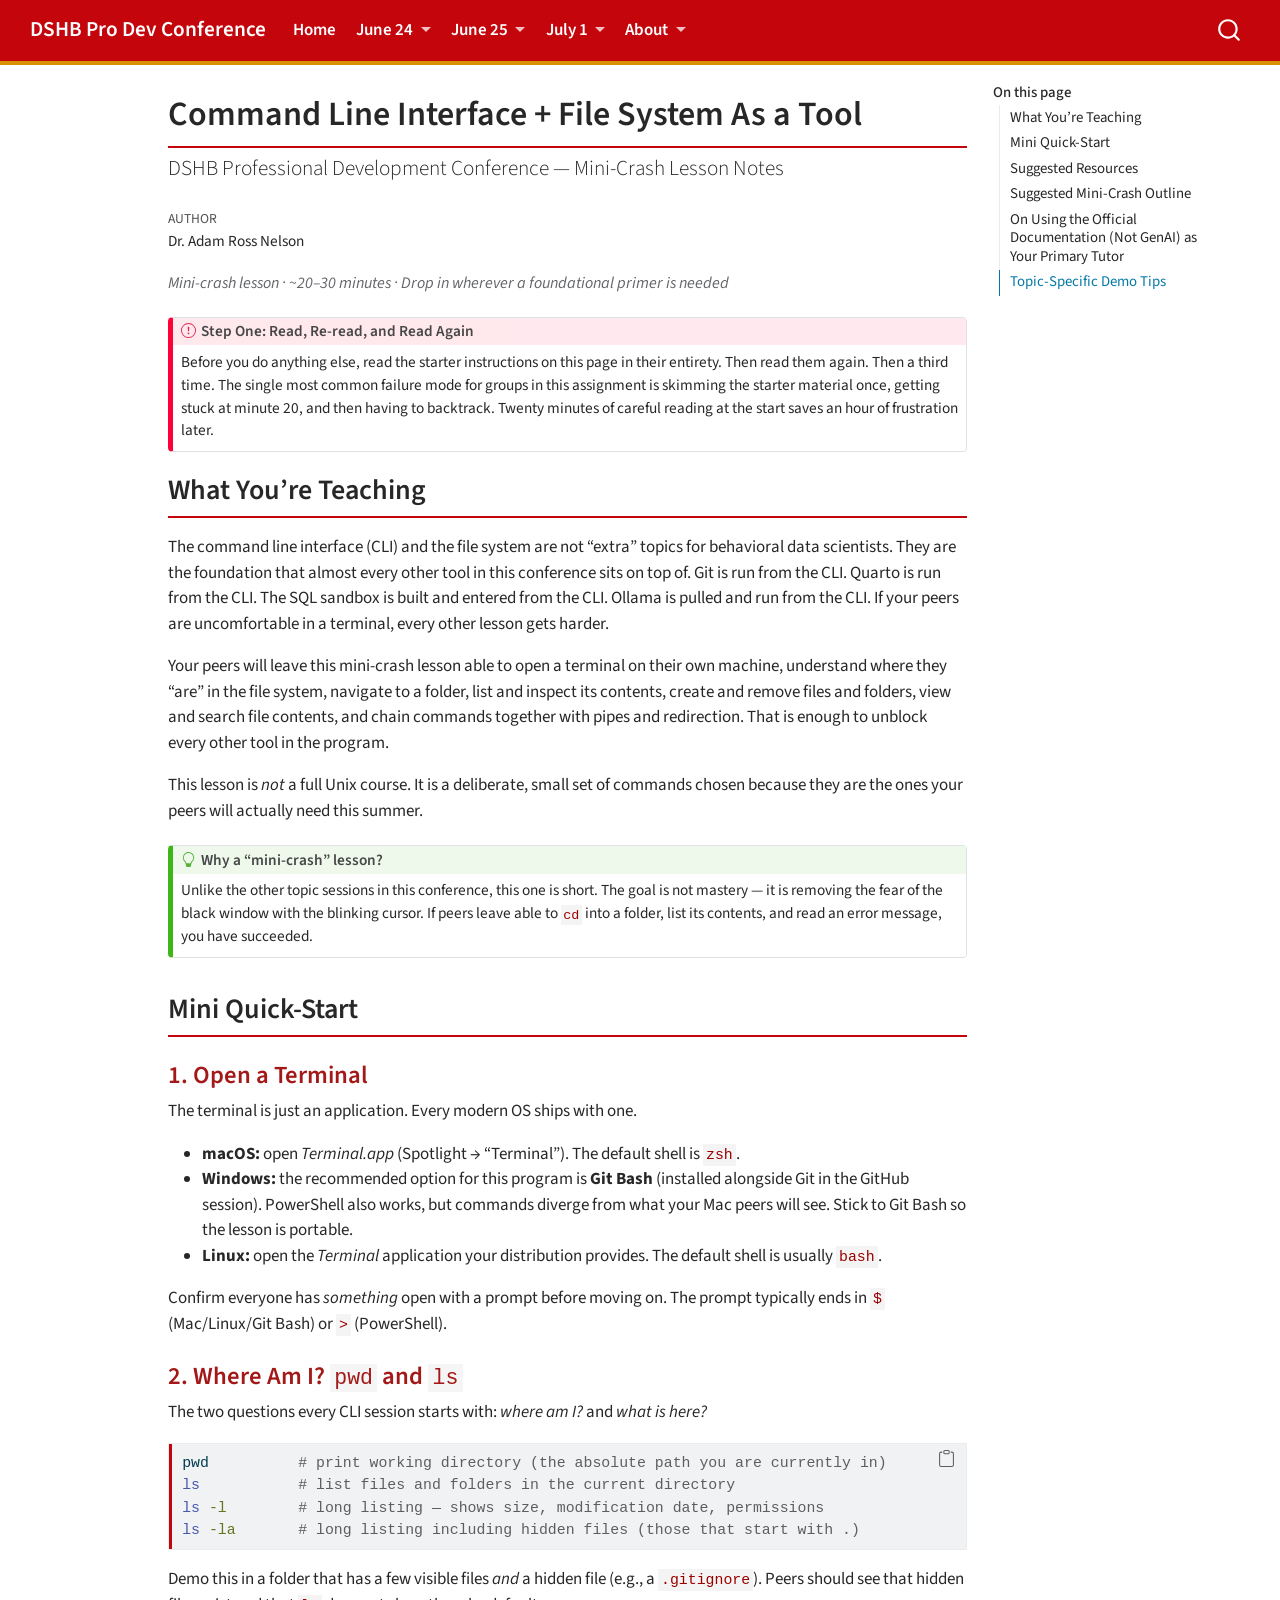
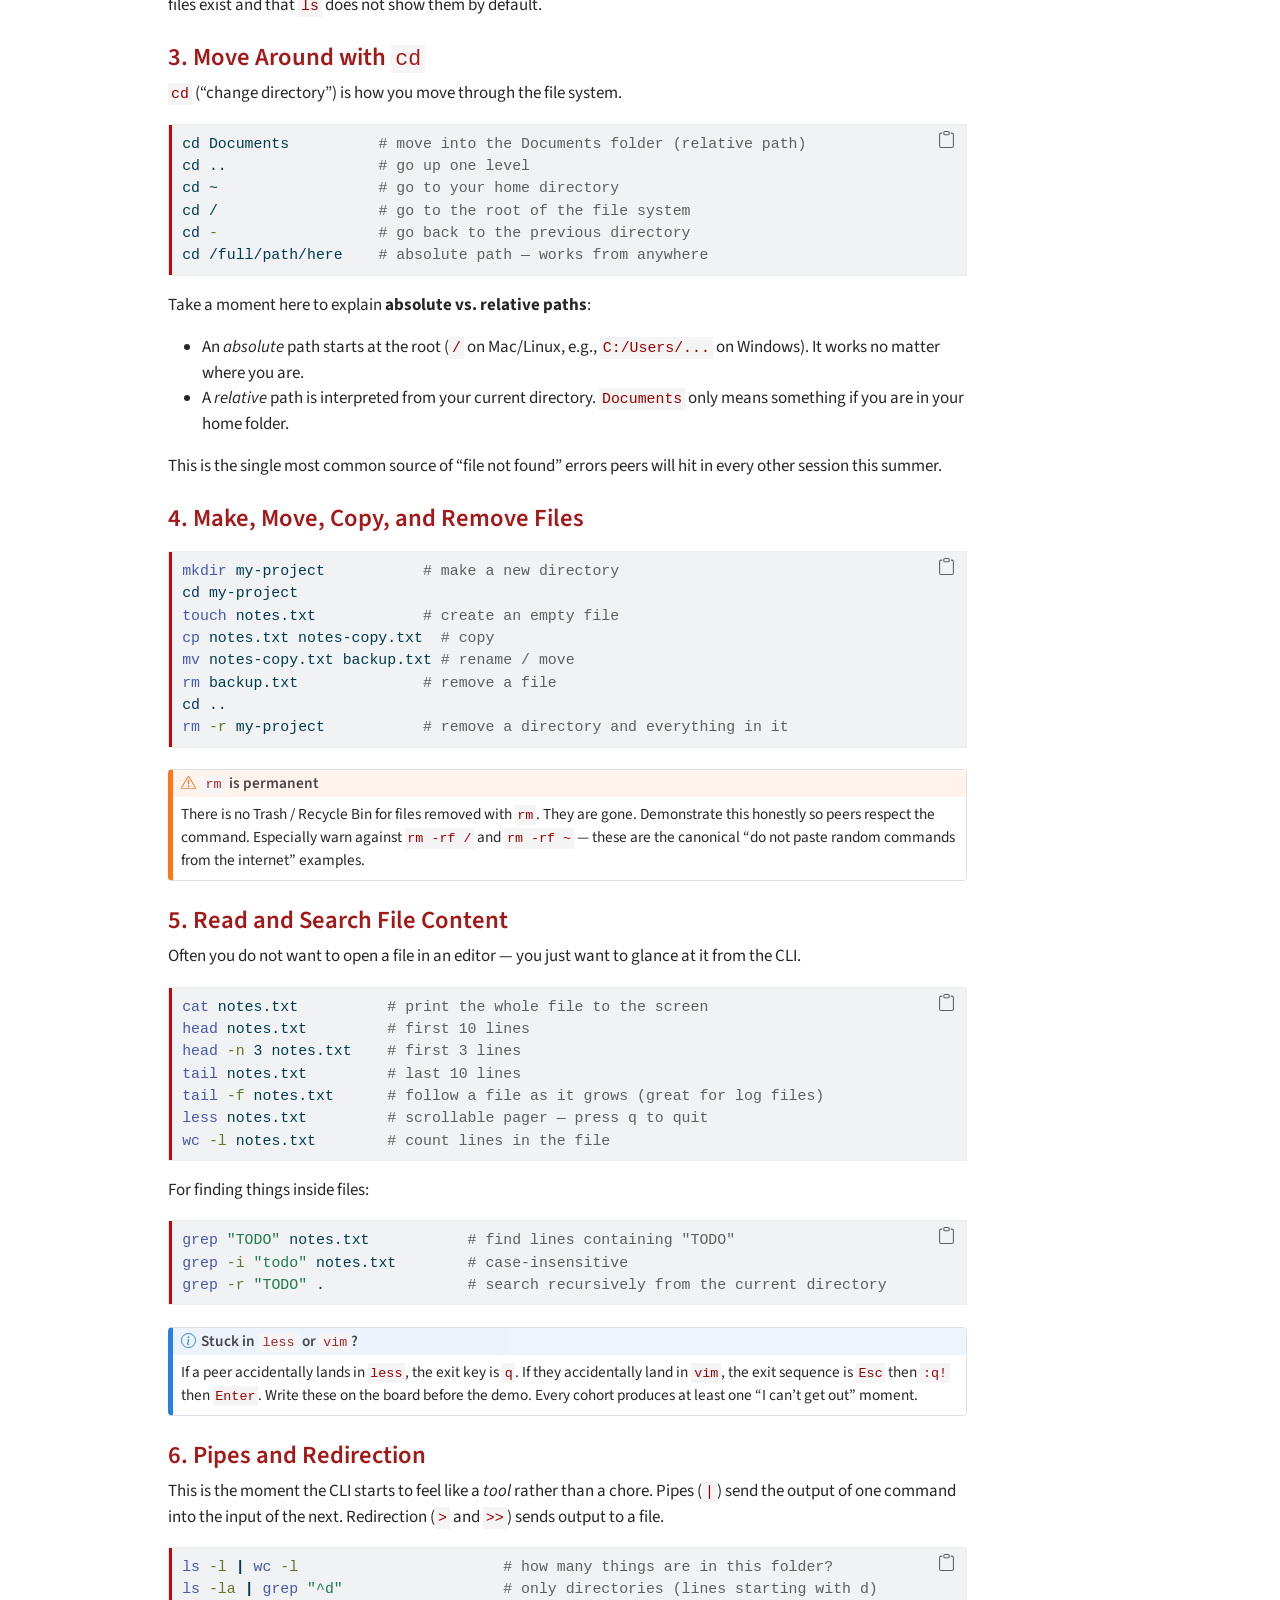
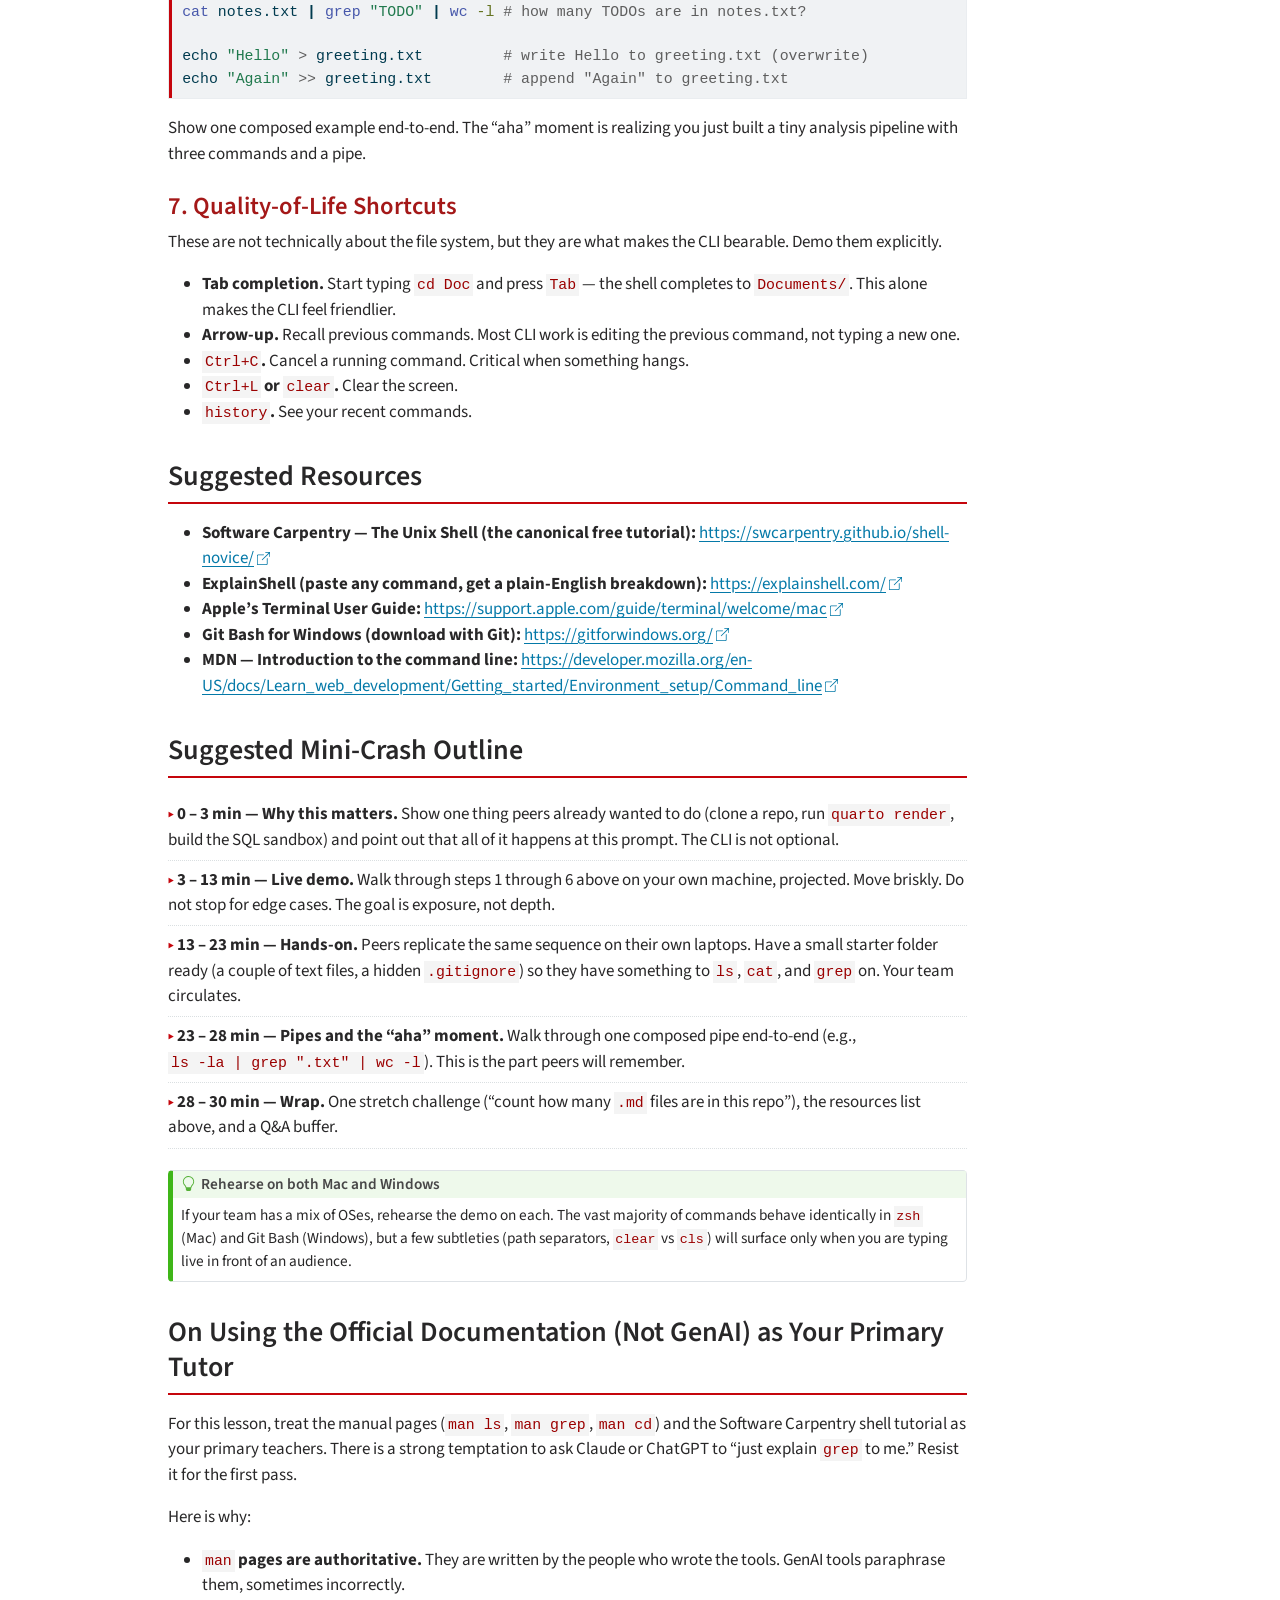
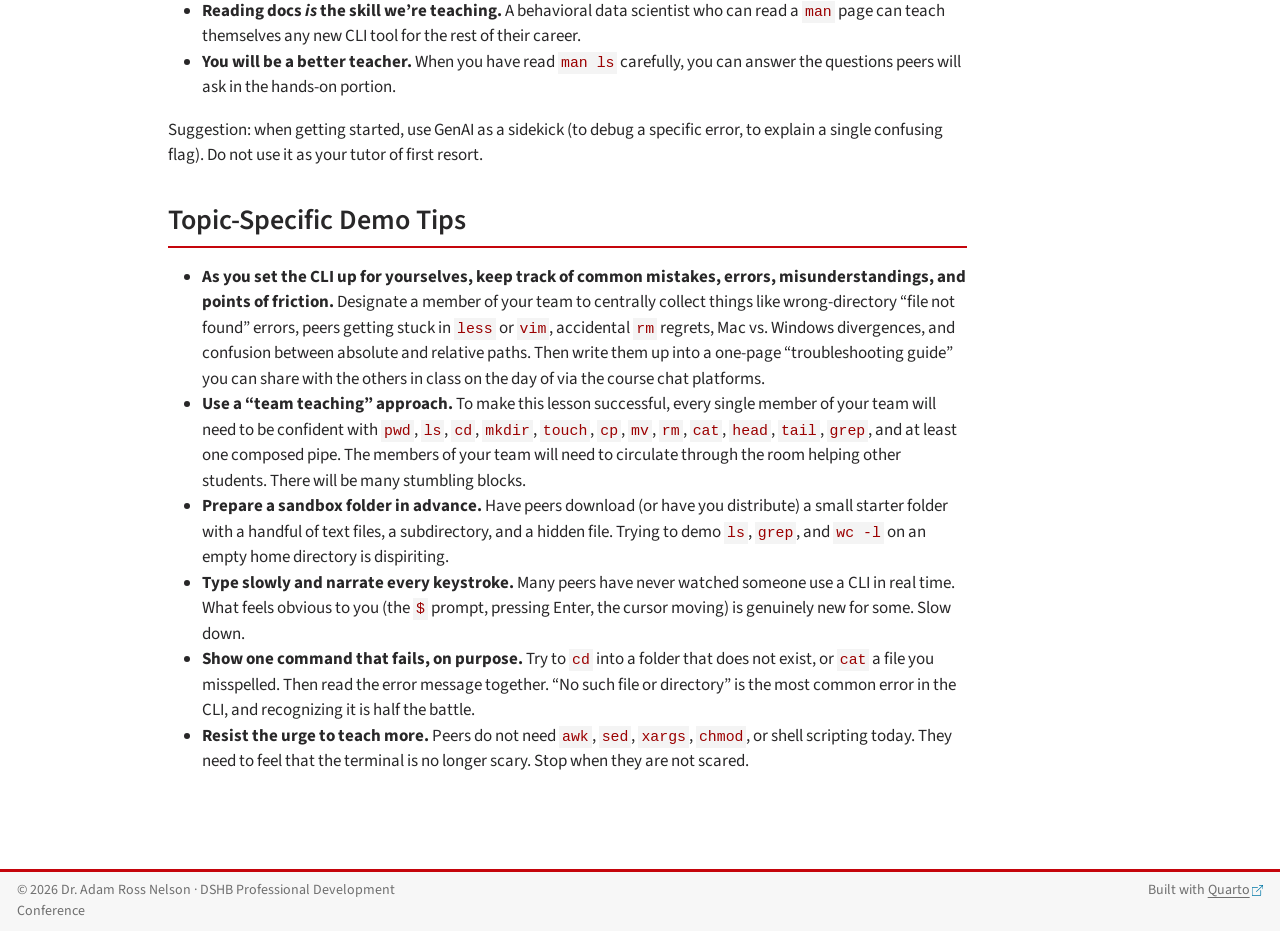
==== topics/cli.html @ 9e58dafc "Built site for gh-pages" ====
<!DOCTYPE html>
<html xmlns="http://www.w3.org/1999/xhtml" lang="en" xml:lang="en"><head>

<meta charset="utf-8">
<meta name="generator" content="quarto-1.6.39">

<meta name="viewport" content="width=device-width, initial-scale=1.0, user-scalable=yes">

<meta name="author" content="Dr.&nbsp;Adam Ross Nelson">

<title>Command Line Interface + File System As a Tool – DSHB Pro Dev Conference</title>
<style>
code{white-space: pre-wrap;}
span.smallcaps{font-variant: small-caps;}
div.columns{display: flex; gap: min(4vw, 1.5em);}
div.column{flex: auto; overflow-x: auto;}
div.hanging-indent{margin-left: 1.5em; text-indent: -1.5em;}
ul.task-list{list-style: none;}
ul.task-list li input[type="checkbox"] {
  width: 0.8em;
  margin: 0 0.8em 0.2em -1em; /* quarto-specific, see https://github.com/quarto-dev/quarto-cli/issues/4556 */ 
  vertical-align: middle;
}
/* CSS for syntax highlighting */
pre > code.sourceCode { white-space: pre; position: relative; }
pre > code.sourceCode > span { line-height: 1.25; }
pre > code.sourceCode > span:empty { height: 1.2em; }
.sourceCode { overflow: visible; }
code.sourceCode > span { color: inherit; text-decoration: inherit; }
div.sourceCode { margin: 1em 0; }
pre.sourceCode { margin: 0; }
@media screen {
div.sourceCode { overflow: auto; }
}
@media print {
pre > code.sourceCode { white-space: pre-wrap; }
pre > code.sourceCode > span { display: inline-block; text-indent: -5em; padding-left: 5em; }
}
pre.numberSource code
  { counter-reset: source-line 0; }
pre.numberSource code > span
  { position: relative; left: -4em; counter-increment: source-line; }
pre.numberSource code > span > a:first-child::before
  { content: counter(source-line);
    position: relative; left: -1em; text-align: right; vertical-align: baseline;
    border: none; display: inline-block;
    -webkit-touch-callout: none; -webkit-user-select: none;
    -khtml-user-select: none; -moz-user-select: none;
    -ms-user-select: none; user-select: none;
    padding: 0 4px; width: 4em;
  }
pre.numberSource { margin-left: 3em;  padding-left: 4px; }
div.sourceCode
  {   }
@media screen {
pre > code.sourceCode > span > a:first-child::before { text-decoration: underline; }
}
</style>


<script src="../site_libs/quarto-nav/quarto-nav.js"></script>
<script src="../site_libs/clipboard/clipboard.min.js"></script>
<script src="../site_libs/quarto-search/autocomplete.umd.js"></script>
<script src="../site_libs/quarto-search/fuse.min.js"></script>
<script src="../site_libs/quarto-search/quarto-search.js"></script>
<meta name="quarto:offset" content="../">
<script src="../site_libs/quarto-html/quarto.js"></script>
<script src="../site_libs/quarto-html/popper.min.js"></script>
<script src="../site_libs/quarto-html/tippy.umd.min.js"></script>
<script src="../site_libs/quarto-html/anchor.min.js"></script>
<link href="../site_libs/quarto-html/tippy.css" rel="stylesheet">
<link href="../site_libs/quarto-html/quarto-syntax-highlighting-e26003cea8cd680ca0c55a263523d882.css" rel="stylesheet" id="quarto-text-highlighting-styles">
<script src="../site_libs/bootstrap/bootstrap.min.js"></script>
<link href="../site_libs/bootstrap/bootstrap-icons.css" rel="stylesheet">
<link href="../site_libs/bootstrap/bootstrap-525c7c8bb0bfc85560ce7a833b1a6dbb.min.css" rel="stylesheet" append-hash="true" id="quarto-bootstrap" data-mode="light">
<script id="quarto-search-options" type="application/json">{
  "location": "navbar",
  "copy-button": false,
  "collapse-after": 3,
  "panel-placement": "end",
  "type": "overlay",
  "limit": 50,
  "keyboard-shortcut": [
    "f",
    "/",
    "s"
  ],
  "show-item-context": false,
  "language": {
    "search-no-results-text": "No results",
    "search-matching-documents-text": "matching documents",
    "search-copy-link-title": "Copy link to search",
    "search-hide-matches-text": "Hide additional matches",
    "search-more-match-text": "more match in this document",
    "search-more-matches-text": "more matches in this document",
    "search-clear-button-title": "Clear",
    "search-text-placeholder": "",
    "search-detached-cancel-button-title": "Cancel",
    "search-submit-button-title": "Submit",
    "search-label": "Search"
  }
}</script>


<link rel="stylesheet" href="../styles.css">
</head>

<body class="nav-fixed">

<div id="quarto-search-results"></div>
  <header id="quarto-header" class="headroom fixed-top">
    <nav class="navbar navbar-expand-lg " data-bs-theme="dark">
      <div class="navbar-container container-fluid">
      <div class="navbar-brand-container mx-auto">
    <a class="navbar-brand" href="../index.html">
    <span class="navbar-title">DSHB Pro Dev Conference</span>
    </a>
  </div>
            <div id="quarto-search" class="" title="Search"></div>
          <button class="navbar-toggler" type="button" data-bs-toggle="collapse" data-bs-target="#navbarCollapse" aria-controls="navbarCollapse" role="menu" aria-expanded="false" aria-label="Toggle navigation" onclick="if (window.quartoToggleHeadroom) { window.quartoToggleHeadroom(); }">
  <span class="navbar-toggler-icon"></span>
</button>
          <div class="collapse navbar-collapse" id="navbarCollapse">
            <ul class="navbar-nav navbar-nav-scroll me-auto">
  <li class="nav-item">
    <a class="nav-link" href="../index.html"> 
<span class="menu-text">Home</span></a>
  </li>  
  <li class="nav-item dropdown ">
    <a class="nav-link dropdown-toggle" href="#" id="nav-menu-june-24" role="link" data-bs-toggle="dropdown" aria-expanded="false">
 <span class="menu-text">June 24</span>
    </a>
    <ul class="dropdown-menu" aria-labelledby="nav-menu-june-24">    
        <li>
    <a class="dropdown-item" href="../topics/windsurf.html">
 <span class="dropdown-text">Installing Windsurf and Getting Started with Agentic Coding</span></a>
  </li>  
        <li>
    <a class="dropdown-item" href="../topics/ollama.html">
 <span class="dropdown-text">Installing and Running a Local LLM with Ollama</span></a>
  </li>  
    </ul>
  </li>
  <li class="nav-item dropdown ">
    <a class="nav-link dropdown-toggle" href="#" id="nav-menu-june-25" role="link" data-bs-toggle="dropdown" aria-expanded="false">
 <span class="menu-text">June 25</span>
    </a>
    <ul class="dropdown-menu" aria-labelledby="nav-menu-june-25">    
        <li>
    <a class="dropdown-item" href="../topics/sql.html">
 <span class="dropdown-text">Simple Exploratory Data Analysis with SQL</span></a>
  </li>  
        <li>
    <a class="dropdown-item" href="../topics/github.html">
 <span class="dropdown-text">GitHub Refresher (Branching, Pull Requests, and More)</span></a>
  </li>  
    </ul>
  </li>
  <li class="nav-item dropdown ">
    <a class="nav-link dropdown-toggle" href="#" id="nav-menu-july-1" role="link" data-bs-toggle="dropdown" aria-expanded="false">
 <span class="menu-text">July 1</span>
    </a>
    <ul class="dropdown-menu" aria-labelledby="nav-menu-july-1">    
        <li>
    <a class="dropdown-item" href="../topics/quarto.html">
 <span class="dropdown-text">Using Quarto to Create a Simple Document</span></a>
  </li>  
        <li>
    <a class="dropdown-item" href="../topics/qualtrics.html">
 <span class="dropdown-text">Creating a Qualtrics Account and First Survey</span></a>
  </li>  
    </ul>
  </li>
  <li class="nav-item dropdown ">
    <a class="nav-link dropdown-toggle" href="#" id="nav-menu-about" role="link" data-bs-toggle="dropdown" aria-expanded="false">
 <span class="menu-text">About</span>
    </a>
    <ul class="dropdown-menu" aria-labelledby="nav-menu-about">    
        <li>
    <a class="dropdown-item" href="../about.html">
 <span class="dropdown-text">About This Microsite</span></a>
  </li>  
        <li>
    <a class="dropdown-item" href="../provenance.html">
 <span class="dropdown-text">Site Provenance</span></a>
  </li>  
        <li>
    <a class="dropdown-item" href="../maintainer-guide.html">
 <span class="dropdown-text">Maintainer Guide</span></a>
  </li>  
        <li>
    <a class="dropdown-item" href="../accessibility.html">
 <span class="dropdown-text">Accessibility Features</span></a>
  </li>  
    </ul>
  </li>
</ul>
          </div> <!-- /navcollapse -->
            <div class="quarto-navbar-tools">
</div>
      </div> <!-- /container-fluid -->
    </nav>
</header>
<!-- content -->
<div id="quarto-content" class="quarto-container page-columns page-rows-contents page-layout-article page-navbar">
<!-- sidebar -->
<!-- margin-sidebar -->
    <div id="quarto-margin-sidebar" class="sidebar margin-sidebar">
        <nav id="TOC" role="doc-toc" class="toc-active">
    <h2 id="toc-title">On this page</h2>
   
  <ul>
  <li><a href="#what-youre-teaching" id="toc-what-youre-teaching" class="nav-link active" data-scroll-target="#what-youre-teaching">What You’re Teaching</a></li>
  <li><a href="#mini-quick-start" id="toc-mini-quick-start" class="nav-link" data-scroll-target="#mini-quick-start">Mini Quick-Start</a>
  <ul class="collapse">
  <li><a href="#open-a-terminal" id="toc-open-a-terminal" class="nav-link" data-scroll-target="#open-a-terminal">1. Open a Terminal</a></li>
  <li><a href="#where-am-i-pwd-and-ls" id="toc-where-am-i-pwd-and-ls" class="nav-link" data-scroll-target="#where-am-i-pwd-and-ls">2. Where Am I? <code>pwd</code> and <code>ls</code></a></li>
  <li><a href="#move-around-with-cd" id="toc-move-around-with-cd" class="nav-link" data-scroll-target="#move-around-with-cd">3. Move Around with <code>cd</code></a></li>
  <li><a href="#make-move-copy-and-remove-files" id="toc-make-move-copy-and-remove-files" class="nav-link" data-scroll-target="#make-move-copy-and-remove-files">4. Make, Move, Copy, and Remove Files</a></li>
  <li><a href="#read-and-search-file-content" id="toc-read-and-search-file-content" class="nav-link" data-scroll-target="#read-and-search-file-content">5. Read and Search File Content</a></li>
  <li><a href="#pipes-and-redirection" id="toc-pipes-and-redirection" class="nav-link" data-scroll-target="#pipes-and-redirection">6. Pipes and Redirection</a></li>
  <li><a href="#quality-of-life-shortcuts" id="toc-quality-of-life-shortcuts" class="nav-link" data-scroll-target="#quality-of-life-shortcuts">7. Quality-of-Life Shortcuts</a></li>
  </ul></li>
  <li><a href="#suggested-resources" id="toc-suggested-resources" class="nav-link" data-scroll-target="#suggested-resources">Suggested Resources</a></li>
  <li><a href="#suggested-mini-crash-outline" id="toc-suggested-mini-crash-outline" class="nav-link" data-scroll-target="#suggested-mini-crash-outline">Suggested Mini-Crash Outline</a></li>
  <li><a href="#on-using-the-official-documentation-not-genai-as-your-primary-tutor" id="toc-on-using-the-official-documentation-not-genai-as-your-primary-tutor" class="nav-link" data-scroll-target="#on-using-the-official-documentation-not-genai-as-your-primary-tutor">On Using the Official Documentation (Not GenAI) as Your Primary Tutor</a></li>
  <li><a href="#topic-specific-demo-tips" id="toc-topic-specific-demo-tips" class="nav-link" data-scroll-target="#topic-specific-demo-tips">Topic-Specific Demo Tips</a></li>
  </ul>
</nav>
    </div>
<!-- main -->
<main class="content" id="quarto-document-content">

<header id="title-block-header" class="quarto-title-block default">
<div class="quarto-title">
<h1 class="title">Command Line Interface + File System As a Tool</h1>
<p class="subtitle lead">DSHB Professional Development Conference — Mini-Crash Lesson Notes</p>
</div>



<div class="quarto-title-meta">

    <div>
    <div class="quarto-title-meta-heading">Author</div>
    <div class="quarto-title-meta-contents">
             <p>Dr.&nbsp;Adam Ross Nelson </p>
          </div>
  </div>
    
  
    
  </div>
  


</header>


<div class="session-meta">
<p>Mini-crash lesson · ~20–30 minutes · Drop in wherever a foundational primer is needed</p>
</div>
<div class="callout callout-style-default callout-important callout-titled">
<div class="callout-header d-flex align-content-center">
<div class="callout-icon-container">
<i class="callout-icon"></i>
</div>
<div class="callout-title-container flex-fill">
Step One: Read, Re-read, and Read Again
</div>
</div>
<div class="callout-body-container callout-body">
<p>Before you do anything else, read the starter instructions on this page in their entirety. Then read them again. Then a third time. The single most common failure mode for groups in this assignment is skimming the starter material once, getting stuck at minute 20, and then having to backtrack. Twenty minutes of careful reading at the start saves an hour of frustration later.</p>
</div>
</div>
<section id="what-youre-teaching" class="level2">
<h2 class="anchored" data-anchor-id="what-youre-teaching">What You’re Teaching</h2>
<p>The command line interface (CLI) and the file system are not “extra” topics for behavioral data scientists. They are the foundation that almost every other tool in this conference sits on top of. Git is run from the CLI. Quarto is run from the CLI. The SQL sandbox is built and entered from the CLI. Ollama is pulled and run from the CLI. If your peers are uncomfortable in a terminal, every other lesson gets harder.</p>
<p>Your peers will leave this mini-crash lesson able to open a terminal on their own machine, understand where they “are” in the file system, navigate to a folder, list and inspect its contents, create and remove files and folders, view and search file contents, and chain commands together with pipes and redirection. That is enough to unblock every other tool in the program.</p>
<p>This lesson is <em>not</em> a full Unix course. It is a deliberate, small set of commands chosen because they are the ones your peers will actually need this summer.</p>
<div class="callout callout-style-default callout-tip callout-titled">
<div class="callout-header d-flex align-content-center">
<div class="callout-icon-container">
<i class="callout-icon"></i>
</div>
<div class="callout-title-container flex-fill">
Why a “mini-crash” lesson?
</div>
</div>
<div class="callout-body-container callout-body">
<p>Unlike the other topic sessions in this conference, this one is short. The goal is not mastery — it is removing the fear of the black window with the blinking cursor. If peers leave able to <code>cd</code> into a folder, list its contents, and read an error message, you have succeeded.</p>
</div>
</div>
</section>
<section id="mini-quick-start" class="level2">
<h2 class="anchored" data-anchor-id="mini-quick-start">Mini Quick-Start</h2>
<section id="open-a-terminal" class="level3">
<h3 class="anchored" data-anchor-id="open-a-terminal">1. Open a Terminal</h3>
<p>The terminal is just an application. Every modern OS ships with one.</p>
<ul>
<li><strong>macOS:</strong> open <em>Terminal.app</em> (Spotlight → “Terminal”). The default shell is <code>zsh</code>.</li>
<li><strong>Windows:</strong> the recommended option for this program is <strong>Git Bash</strong> (installed alongside Git in the GitHub session). PowerShell also works, but commands diverge from what your Mac peers will see. Stick to Git Bash so the lesson is portable.</li>
<li><strong>Linux:</strong> open the <em>Terminal</em> application your distribution provides. The default shell is usually <code>bash</code>.</li>
</ul>
<p>Confirm everyone has <em>something</em> open with a prompt before moving on. The prompt typically ends in <code>$</code> (Mac/Linux/Git Bash) or <code>&gt;</code> (PowerShell).</p>
</section>
<section id="where-am-i-pwd-and-ls" class="level3">
<h3 class="anchored" data-anchor-id="where-am-i-pwd-and-ls">2. Where Am I? <code>pwd</code> and <code>ls</code></h3>
<p>The two questions every CLI session starts with: <em>where am I?</em> and <em>what is here?</em></p>
<div class="sourceCode" id="cb1"><pre class="sourceCode bash code-with-copy"><code class="sourceCode bash"><span id="cb1-1"><a href="#cb1-1" aria-hidden="true" tabindex="-1"></a><span class="bu">pwd</span>          <span class="co"># print working directory (the absolute path you are currently in)</span></span>
<span id="cb1-2"><a href="#cb1-2" aria-hidden="true" tabindex="-1"></a><span class="fu">ls</span>           <span class="co"># list files and folders in the current directory</span></span>
<span id="cb1-3"><a href="#cb1-3" aria-hidden="true" tabindex="-1"></a><span class="fu">ls</span> <span class="at">-l</span>        <span class="co"># long listing — shows size, modification date, permissions</span></span>
<span id="cb1-4"><a href="#cb1-4" aria-hidden="true" tabindex="-1"></a><span class="fu">ls</span> <span class="at">-la</span>       <span class="co"># long listing including hidden files (those that start with .)</span></span></code><button title="Copy to Clipboard" class="code-copy-button"><i class="bi"></i></button></pre></div>
<p>Demo this in a folder that has a few visible files <em>and</em> a hidden file (e.g., a <code>.gitignore</code>). Peers should see that hidden files exist and that <code>ls</code> does not show them by default.</p>
</section>
<section id="move-around-with-cd" class="level3">
<h3 class="anchored" data-anchor-id="move-around-with-cd">3. Move Around with <code>cd</code></h3>
<p><code>cd</code> (“change directory”) is how you move through the file system.</p>
<div class="sourceCode" id="cb2"><pre class="sourceCode bash code-with-copy"><code class="sourceCode bash"><span id="cb2-1"><a href="#cb2-1" aria-hidden="true" tabindex="-1"></a><span class="bu">cd</span> Documents          <span class="co"># move into the Documents folder (relative path)</span></span>
<span id="cb2-2"><a href="#cb2-2" aria-hidden="true" tabindex="-1"></a><span class="bu">cd</span> ..                 <span class="co"># go up one level</span></span>
<span id="cb2-3"><a href="#cb2-3" aria-hidden="true" tabindex="-1"></a><span class="bu">cd</span> ~                  <span class="co"># go to your home directory</span></span>
<span id="cb2-4"><a href="#cb2-4" aria-hidden="true" tabindex="-1"></a><span class="bu">cd</span> /                  <span class="co"># go to the root of the file system</span></span>
<span id="cb2-5"><a href="#cb2-5" aria-hidden="true" tabindex="-1"></a><span class="bu">cd</span> <span class="at">-</span>                  <span class="co"># go back to the previous directory</span></span>
<span id="cb2-6"><a href="#cb2-6" aria-hidden="true" tabindex="-1"></a><span class="bu">cd</span> /full/path/here    <span class="co"># absolute path — works from anywhere</span></span></code><button title="Copy to Clipboard" class="code-copy-button"><i class="bi"></i></button></pre></div>
<p>Take a moment here to explain <strong>absolute vs.&nbsp;relative paths</strong>:</p>
<ul>
<li>An <em>absolute</em> path starts at the root (<code>/</code> on Mac/Linux, e.g., <code>C:/Users/...</code> on Windows). It works no matter where you are.</li>
<li>A <em>relative</em> path is interpreted from your current directory. <code>Documents</code> only means something if you are in your home folder.</li>
</ul>
<p>This is the single most common source of “file not found” errors peers will hit in every other session this summer.</p>
</section>
<section id="make-move-copy-and-remove-files" class="level3">
<h3 class="anchored" data-anchor-id="make-move-copy-and-remove-files">4. Make, Move, Copy, and Remove Files</h3>
<div class="sourceCode" id="cb3"><pre class="sourceCode bash code-with-copy"><code class="sourceCode bash"><span id="cb3-1"><a href="#cb3-1" aria-hidden="true" tabindex="-1"></a><span class="fu">mkdir</span> my-project           <span class="co"># make a new directory</span></span>
<span id="cb3-2"><a href="#cb3-2" aria-hidden="true" tabindex="-1"></a><span class="bu">cd</span> my-project</span>
<span id="cb3-3"><a href="#cb3-3" aria-hidden="true" tabindex="-1"></a><span class="fu">touch</span> notes.txt            <span class="co"># create an empty file</span></span>
<span id="cb3-4"><a href="#cb3-4" aria-hidden="true" tabindex="-1"></a><span class="fu">cp</span> notes.txt notes-copy.txt  <span class="co"># copy</span></span>
<span id="cb3-5"><a href="#cb3-5" aria-hidden="true" tabindex="-1"></a><span class="fu">mv</span> notes-copy.txt backup.txt <span class="co"># rename / move</span></span>
<span id="cb3-6"><a href="#cb3-6" aria-hidden="true" tabindex="-1"></a><span class="fu">rm</span> backup.txt              <span class="co"># remove a file</span></span>
<span id="cb3-7"><a href="#cb3-7" aria-hidden="true" tabindex="-1"></a><span class="bu">cd</span> ..</span>
<span id="cb3-8"><a href="#cb3-8" aria-hidden="true" tabindex="-1"></a><span class="fu">rm</span> <span class="at">-r</span> my-project           <span class="co"># remove a directory and everything in it</span></span></code><button title="Copy to Clipboard" class="code-copy-button"><i class="bi"></i></button></pre></div>
<div class="callout callout-style-default callout-warning callout-titled">
<div class="callout-header d-flex align-content-center">
<div class="callout-icon-container">
<i class="callout-icon"></i>
</div>
<div class="callout-title-container flex-fill">
<code>rm</code> is permanent
</div>
</div>
<div class="callout-body-container callout-body">
<p>There is no Trash / Recycle Bin for files removed with <code>rm</code>. They are gone. Demonstrate this honestly so peers respect the command. Especially warn against <code>rm -rf /</code> and <code>rm -rf ~</code> — these are the canonical “do not paste random commands from the internet” examples.</p>
</div>
</div>
</section>
<section id="read-and-search-file-content" class="level3">
<h3 class="anchored" data-anchor-id="read-and-search-file-content">5. Read and Search File Content</h3>
<p>Often you do not want to open a file in an editor — you just want to glance at it from the CLI.</p>
<div class="sourceCode" id="cb4"><pre class="sourceCode bash code-with-copy"><code class="sourceCode bash"><span id="cb4-1"><a href="#cb4-1" aria-hidden="true" tabindex="-1"></a><span class="fu">cat</span> notes.txt          <span class="co"># print the whole file to the screen</span></span>
<span id="cb4-2"><a href="#cb4-2" aria-hidden="true" tabindex="-1"></a><span class="fu">head</span> notes.txt         <span class="co"># first 10 lines</span></span>
<span id="cb4-3"><a href="#cb4-3" aria-hidden="true" tabindex="-1"></a><span class="fu">head</span> <span class="at">-n</span> 3 notes.txt    <span class="co"># first 3 lines</span></span>
<span id="cb4-4"><a href="#cb4-4" aria-hidden="true" tabindex="-1"></a><span class="fu">tail</span> notes.txt         <span class="co"># last 10 lines</span></span>
<span id="cb4-5"><a href="#cb4-5" aria-hidden="true" tabindex="-1"></a><span class="fu">tail</span> <span class="at">-f</span> notes.txt      <span class="co"># follow a file as it grows (great for log files)</span></span>
<span id="cb4-6"><a href="#cb4-6" aria-hidden="true" tabindex="-1"></a><span class="fu">less</span> notes.txt         <span class="co"># scrollable pager — press q to quit</span></span>
<span id="cb4-7"><a href="#cb4-7" aria-hidden="true" tabindex="-1"></a><span class="fu">wc</span> <span class="at">-l</span> notes.txt        <span class="co"># count lines in the file</span></span></code><button title="Copy to Clipboard" class="code-copy-button"><i class="bi"></i></button></pre></div>
<p>For finding things inside files:</p>
<div class="sourceCode" id="cb5"><pre class="sourceCode bash code-with-copy"><code class="sourceCode bash"><span id="cb5-1"><a href="#cb5-1" aria-hidden="true" tabindex="-1"></a><span class="fu">grep</span> <span class="st">"TODO"</span> notes.txt           <span class="co"># find lines containing "TODO"</span></span>
<span id="cb5-2"><a href="#cb5-2" aria-hidden="true" tabindex="-1"></a><span class="fu">grep</span> <span class="at">-i</span> <span class="st">"todo"</span> notes.txt        <span class="co"># case-insensitive</span></span>
<span id="cb5-3"><a href="#cb5-3" aria-hidden="true" tabindex="-1"></a><span class="fu">grep</span> <span class="at">-r</span> <span class="st">"TODO"</span> .                <span class="co"># search recursively from the current directory</span></span></code><button title="Copy to Clipboard" class="code-copy-button"><i class="bi"></i></button></pre></div>
<div class="callout callout-style-default callout-note callout-titled">
<div class="callout-header d-flex align-content-center">
<div class="callout-icon-container">
<i class="callout-icon"></i>
</div>
<div class="callout-title-container flex-fill">
Stuck in <code>less</code> or <code>vim</code>?
</div>
</div>
<div class="callout-body-container callout-body">
<p>If a peer accidentally lands in <code>less</code>, the exit key is <code>q</code>. If they accidentally land in <code>vim</code>, the exit sequence is <code>Esc</code> then <code>:q!</code> then <code>Enter</code>. Write these on the board before the demo. Every cohort produces at least one “I can’t get out” moment.</p>
</div>
</div>
</section>
<section id="pipes-and-redirection" class="level3">
<h3 class="anchored" data-anchor-id="pipes-and-redirection">6. Pipes and Redirection</h3>
<p>This is the moment the CLI starts to feel like a <em>tool</em> rather than a chore. Pipes (<code>|</code>) send the output of one command into the input of the next. Redirection (<code>&gt;</code> and <code>&gt;&gt;</code>) sends output to a file.</p>
<div class="sourceCode" id="cb6"><pre class="sourceCode bash code-with-copy"><code class="sourceCode bash"><span id="cb6-1"><a href="#cb6-1" aria-hidden="true" tabindex="-1"></a><span class="fu">ls</span> <span class="at">-l</span> <span class="kw">|</span> <span class="fu">wc</span> <span class="at">-l</span>                       <span class="co"># how many things are in this folder?</span></span>
<span id="cb6-2"><a href="#cb6-2" aria-hidden="true" tabindex="-1"></a><span class="fu">ls</span> <span class="at">-la</span> <span class="kw">|</span> <span class="fu">grep</span> <span class="st">"^d"</span>                  <span class="co"># only directories (lines starting with d)</span></span>
<span id="cb6-3"><a href="#cb6-3" aria-hidden="true" tabindex="-1"></a><span class="fu">cat</span> notes.txt <span class="kw">|</span> <span class="fu">grep</span> <span class="st">"TODO"</span> <span class="kw">|</span> <span class="fu">wc</span> <span class="at">-l</span> <span class="co"># how many TODOs are in notes.txt?</span></span>
<span id="cb6-4"><a href="#cb6-4" aria-hidden="true" tabindex="-1"></a></span>
<span id="cb6-5"><a href="#cb6-5" aria-hidden="true" tabindex="-1"></a><span class="bu">echo</span> <span class="st">"Hello"</span> <span class="op">&gt;</span> greeting.txt         <span class="co"># write Hello to greeting.txt (overwrite)</span></span>
<span id="cb6-6"><a href="#cb6-6" aria-hidden="true" tabindex="-1"></a><span class="bu">echo</span> <span class="st">"Again"</span> <span class="op">&gt;&gt;</span> greeting.txt        <span class="co"># append "Again" to greeting.txt</span></span></code><button title="Copy to Clipboard" class="code-copy-button"><i class="bi"></i></button></pre></div>
<p>Show one composed example end-to-end. The “aha” moment is realizing you just built a tiny analysis pipeline with three commands and a pipe.</p>
</section>
<section id="quality-of-life-shortcuts" class="level3">
<h3 class="anchored" data-anchor-id="quality-of-life-shortcuts">7. Quality-of-Life Shortcuts</h3>
<p>These are not technically about the file system, but they are what makes the CLI bearable. Demo them explicitly.</p>
<ul>
<li><strong>Tab completion.</strong> Start typing <code>cd Doc</code> and press <code>Tab</code> — the shell completes to <code>Documents/</code>. This alone makes the CLI feel friendlier.</li>
<li><strong>Arrow-up.</strong> Recall previous commands. Most CLI work is editing the previous command, not typing a new one.</li>
<li><strong><code>Ctrl+C</code>.</strong> Cancel a running command. Critical when something hangs.</li>
<li><strong><code>Ctrl+L</code> or <code>clear</code>.</strong> Clear the screen.</li>
<li><strong><code>history</code>.</strong> See your recent commands.</li>
</ul>
</section>
</section>
<section id="suggested-resources" class="level2">
<h2 class="anchored" data-anchor-id="suggested-resources">Suggested Resources</h2>
<ul>
<li><strong>Software Carpentry — The Unix Shell (the canonical free tutorial):</strong> <a href="https://swcarpentry.github.io/shell-novice/" class="uri">https://swcarpentry.github.io/shell-novice/</a></li>
<li><strong>ExplainShell (paste any command, get a plain-English breakdown):</strong> <a href="https://explainshell.com/" class="uri">https://explainshell.com/</a></li>
<li><strong>Apple’s Terminal User Guide:</strong> <a href="https://support.apple.com/guide/terminal/welcome/mac" class="uri">https://support.apple.com/guide/terminal/welcome/mac</a></li>
<li><strong>Git Bash for Windows (download with Git):</strong> <a href="https://gitforwindows.org/" class="uri">https://gitforwindows.org/</a></li>
<li><strong>MDN — Introduction to the command line:</strong> <a href="https://developer.mozilla.org/en-US/docs/Learn_web_development/Getting_started/Environment_setup/Command_line" class="uri">https://developer.mozilla.org/en-US/docs/Learn_web_development/Getting_started/Environment_setup/Command_line</a></li>
</ul>
</section>
<section id="suggested-mini-crash-outline" class="level2">
<h2 class="anchored" data-anchor-id="suggested-mini-crash-outline">Suggested Mini-Crash Outline</h2>
<div class="outline-block">
<ul>
<li><strong>0 – 3 min — Why this matters.</strong> Show one thing peers already wanted to do (clone a repo, run <code>quarto render</code>, build the SQL sandbox) and point out that all of it happens at this prompt. The CLI is not optional.</li>
<li><strong>3 – 13 min — Live demo.</strong> Walk through steps 1 through 6 above on your own machine, projected. Move briskly. Do not stop for edge cases. The goal is exposure, not depth.</li>
<li><strong>13 – 23 min — Hands-on.</strong> Peers replicate the same sequence on their own laptops. Have a small starter folder ready (a couple of text files, a hidden <code>.gitignore</code>) so they have something to <code>ls</code>, <code>cat</code>, and <code>grep</code> on. Your team circulates.</li>
<li><strong>23 – 28 min — Pipes and the “aha” moment.</strong> Walk through one composed pipe end-to-end (e.g., <code>ls -la | grep ".txt" | wc -l</code>). This is the part peers will remember.</li>
<li><strong>28 – 30 min — Wrap.</strong> One stretch challenge (“count how many <code>.md</code> files are in this repo”), the resources list above, and a Q&amp;A buffer.</li>
</ul>
</div>
<div class="callout callout-style-default callout-tip callout-titled">
<div class="callout-header d-flex align-content-center">
<div class="callout-icon-container">
<i class="callout-icon"></i>
</div>
<div class="callout-title-container flex-fill">
Rehearse on both Mac and Windows
</div>
</div>
<div class="callout-body-container callout-body">
<p>If your team has a mix of OSes, rehearse the demo on each. The vast majority of commands behave identically in <code>zsh</code> (Mac) and Git Bash (Windows), but a few subtleties (path separators, <code>clear</code> vs <code>cls</code>) will surface only when you are typing live in front of an audience.</p>
</div>
</div>
</section>
<section id="on-using-the-official-documentation-not-genai-as-your-primary-tutor" class="level2">
<h2 class="anchored" data-anchor-id="on-using-the-official-documentation-not-genai-as-your-primary-tutor">On Using the Official Documentation (Not GenAI) as Your Primary Tutor</h2>
<p>For this lesson, treat the manual pages (<code>man ls</code>, <code>man grep</code>, <code>man cd</code>) and the Software Carpentry shell tutorial as your primary teachers. There is a strong temptation to ask Claude or ChatGPT to “just explain <code>grep</code> to me.” Resist it for the first pass.</p>
<p>Here is why:</p>
<ul>
<li><strong><code>man</code> pages are authoritative.</strong> They are written by the people who wrote the tools. GenAI tools paraphrase them, sometimes incorrectly.</li>
<li><strong>Reading docs <em>is</em> the skill we’re teaching.</strong> A behavioral data scientist who can read a <code>man</code> page can teach themselves any new CLI tool for the rest of their career.</li>
<li><strong>You will be a better teacher.</strong> When you have read <code>man ls</code> carefully, you can answer the questions peers will ask in the hands-on portion.</li>
</ul>
<p>Suggestion: when getting started, use GenAI as a sidekick (to debug a specific error, to explain a single confusing flag). Do not use it as your tutor of first resort.</p>
</section>
<section id="topic-specific-demo-tips" class="level2">
<h2 class="anchored" data-anchor-id="topic-specific-demo-tips">Topic-Specific Demo Tips</h2>
<ul>
<li><strong>As you set the CLI up for yourselves, keep track of common mistakes, errors, misunderstandings, and points of friction.</strong> Designate a member of your team to centrally collect things like wrong-directory “file not found” errors, peers getting stuck in <code>less</code> or <code>vim</code>, accidental <code>rm</code> regrets, Mac vs.&nbsp;Windows divergences, and confusion between absolute and relative paths. Then write them up into a one-page “troubleshooting guide” you can share with the others in class on the day of via the course chat platforms.</li>
<li><strong>Use a “team teaching” approach.</strong> To make this lesson successful, every single member of your team will need to be confident with <code>pwd</code>, <code>ls</code>, <code>cd</code>, <code>mkdir</code>, <code>touch</code>, <code>cp</code>, <code>mv</code>, <code>rm</code>, <code>cat</code>, <code>head</code>, <code>tail</code>, <code>grep</code>, and at least one composed pipe. The members of your team will need to circulate through the room helping other students. There will be many stumbling blocks.</li>
<li><strong>Prepare a sandbox folder in advance.</strong> Have peers download (or have you distribute) a small starter folder with a handful of text files, a subdirectory, and a hidden file. Trying to demo <code>ls</code>, <code>grep</code>, and <code>wc -l</code> on an empty home directory is dispiriting.</li>
<li><strong>Type slowly and narrate every keystroke.</strong> Many peers have never watched someone use a CLI in real time. What feels obvious to you (the <code>$</code> prompt, pressing Enter, the cursor moving) is genuinely new for some. Slow down.</li>
<li><strong>Show one command that fails, on purpose.</strong> Try to <code>cd</code> into a folder that does not exist, or <code>cat</code> a file you misspelled. Then read the error message together. “No such file or directory” is the most common error in the CLI, and recognizing it is half the battle.</li>
<li><strong>Resist the urge to teach more.</strong> Peers do not need <code>awk</code>, <code>sed</code>, <code>xargs</code>, <code>chmod</code>, or shell scripting today. They need to feel that the terminal is no longer scary. Stop when they are not scared.</li>
</ul>


</section>

<a onclick="window.scrollTo(0, 0); return false;" role="button" id="quarto-back-to-top"><i class="bi bi-arrow-up"></i> Back to top</a></main> <!-- /main -->
<script id="quarto-html-after-body" type="application/javascript">
window.document.addEventListener("DOMContentLoaded", function (event) {
  const toggleBodyColorMode = (bsSheetEl) => {
    const mode = bsSheetEl.getAttribute("data-mode");
    const bodyEl = window.document.querySelector("body");
    if (mode === "dark") {
      bodyEl.classList.add("quarto-dark");
      bodyEl.classList.remove("quarto-light");
    } else {
      bodyEl.classList.add("quarto-light");
      bodyEl.classList.remove("quarto-dark");
    }
  }
  const toggleBodyColorPrimary = () => {
    const bsSheetEl = window.document.querySelector("link#quarto-bootstrap");
    if (bsSheetEl) {
      toggleBodyColorMode(bsSheetEl);
    }
  }
  toggleBodyColorPrimary();  
  const icon = "";
  const anchorJS = new window.AnchorJS();
  anchorJS.options = {
    placement: 'right',
    icon: icon
  };
  anchorJS.add('.anchored');
  const isCodeAnnotation = (el) => {
    for (const clz of el.classList) {
      if (clz.startsWith('code-annotation-')) {                     
        return true;
      }
    }
    return false;
  }
  const onCopySuccess = function(e) {
    // button target
    const button = e.trigger;
    // don't keep focus
    button.blur();
    // flash "checked"
    button.classList.add('code-copy-button-checked');
    var currentTitle = button.getAttribute("title");
    button.setAttribute("title", "Copied!");
    let tooltip;
    if (window.bootstrap) {
      button.setAttribute("data-bs-toggle", "tooltip");
      button.setAttribute("data-bs-placement", "left");
      button.setAttribute("data-bs-title", "Copied!");
      tooltip = new bootstrap.Tooltip(button, 
        { trigger: "manual", 
          customClass: "code-copy-button-tooltip",
          offset: [0, -8]});
      tooltip.show();    
    }
    setTimeout(function() {
      if (tooltip) {
        tooltip.hide();
        button.removeAttribute("data-bs-title");
        button.removeAttribute("data-bs-toggle");
        button.removeAttribute("data-bs-placement");
      }
      button.setAttribute("title", currentTitle);
      button.classList.remove('code-copy-button-checked');
    }, 1000);
    // clear code selection
    e.clearSelection();
  }
  const getTextToCopy = function(trigger) {
      const codeEl = trigger.previousElementSibling.cloneNode(true);
      for (const childEl of codeEl.children) {
        if (isCodeAnnotation(childEl)) {
          childEl.remove();
        }
      }
      return codeEl.innerText;
  }
  const clipboard = new window.ClipboardJS('.code-copy-button:not([data-in-quarto-modal])', {
    text: getTextToCopy
  });
  clipboard.on('success', onCopySuccess);
  if (window.document.getElementById('quarto-embedded-source-code-modal')) {
    const clipboardModal = new window.ClipboardJS('.code-copy-button[data-in-quarto-modal]', {
      text: getTextToCopy,
      container: window.document.getElementById('quarto-embedded-source-code-modal')
    });
    clipboardModal.on('success', onCopySuccess);
  }
    var localhostRegex = new RegExp(/^(?:http|https):\/\/localhost\:?[0-9]*\//);
    var mailtoRegex = new RegExp(/^mailto:/);
      var filterRegex = new RegExp("https:\/\/adamrossnelson\.github\.io\/dshb-mock-micro\/");
    var isInternal = (href) => {
        return filterRegex.test(href) || localhostRegex.test(href) || mailtoRegex.test(href);
    }
    // Inspect non-navigation links and adorn them if external
 	var links = window.document.querySelectorAll('a[href]:not(.nav-link):not(.navbar-brand):not(.toc-action):not(.sidebar-link):not(.sidebar-item-toggle):not(.pagination-link):not(.no-external):not([aria-hidden]):not(.dropdown-item):not(.quarto-navigation-tool):not(.about-link)');
    for (var i=0; i<links.length; i++) {
      const link = links[i];
      if (!isInternal(link.href)) {
        // undo the damage that might have been done by quarto-nav.js in the case of
        // links that we want to consider external
        if (link.dataset.originalHref !== undefined) {
          link.href = link.dataset.originalHref;
        }
          // target, if specified
          link.setAttribute("target", "_blank");
          if (link.getAttribute("rel") === null) {
            link.setAttribute("rel", "noopener");
          }
          // default icon
          link.classList.add("external");
      }
    }
  function tippyHover(el, contentFn, onTriggerFn, onUntriggerFn) {
    const config = {
      allowHTML: true,
      maxWidth: 500,
      delay: 100,
      arrow: false,
      appendTo: function(el) {
          return el.parentElement;
      },
      interactive: true,
      interactiveBorder: 10,
      theme: 'quarto',
      placement: 'bottom-start',
    };
    if (contentFn) {
      config.content = contentFn;
    }
    if (onTriggerFn) {
      config.onTrigger = onTriggerFn;
    }
    if (onUntriggerFn) {
      config.onUntrigger = onUntriggerFn;
    }
    window.tippy(el, config); 
  }
  const noterefs = window.document.querySelectorAll('a[role="doc-noteref"]');
  for (var i=0; i<noterefs.length; i++) {
    const ref = noterefs[i];
    tippyHover(ref, function() {
      // use id or data attribute instead here
      let href = ref.getAttribute('data-footnote-href') || ref.getAttribute('href');
      try { href = new URL(href).hash; } catch {}
      const id = href.replace(/^#\/?/, "");
      const note = window.document.getElementById(id);
      if (note) {
        return note.innerHTML;
      } else {
        return "";
      }
    });
  }
  const xrefs = window.document.querySelectorAll('a.quarto-xref');
  const processXRef = (id, note) => {
    // Strip column container classes
    const stripColumnClz = (el) => {
      el.classList.remove("page-full", "page-columns");
      if (el.children) {
        for (const child of el.children) {
          stripColumnClz(child);
        }
      }
    }
    stripColumnClz(note)
    if (id === null || id.startsWith('sec-')) {
      // Special case sections, only their first couple elements
      const container = document.createElement("div");
      if (note.children && note.children.length > 2) {
        container.appendChild(note.children[0].cloneNode(true));
        for (let i = 1; i < note.children.length; i++) {
          const child = note.children[i];
          if (child.tagName === "P" && child.innerText === "") {
            continue;
          } else {
            container.appendChild(child.cloneNode(true));
            break;
          }
        }
        if (window.Quarto?.typesetMath) {
          window.Quarto.typesetMath(container);
        }
        return container.innerHTML
      } else {
        if (window.Quarto?.typesetMath) {
          window.Quarto.typesetMath(note);
        }
        return note.innerHTML;
      }
    } else {
      // Remove any anchor links if they are present
      const anchorLink = note.querySelector('a.anchorjs-link');
      if (anchorLink) {
        anchorLink.remove();
      }
      if (window.Quarto?.typesetMath) {
        window.Quarto.typesetMath(note);
      }
      if (note.classList.contains("callout")) {
        return note.outerHTML;
      } else {
        return note.innerHTML;
      }
    }
  }
  for (var i=0; i<xrefs.length; i++) {
    const xref = xrefs[i];
    tippyHover(xref, undefined, function(instance) {
      instance.disable();
      let url = xref.getAttribute('href');
      let hash = undefined; 
      if (url.startsWith('#')) {
        hash = url;
      } else {
        try { hash = new URL(url).hash; } catch {}
      }
      if (hash) {
        const id = hash.replace(/^#\/?/, "");
        const note = window.document.getElementById(id);
        if (note !== null) {
          try {
            const html = processXRef(id, note.cloneNode(true));
            instance.setContent(html);
          } finally {
            instance.enable();
            instance.show();
          }
        } else {
          // See if we can fetch this
          fetch(url.split('#')[0])
          .then(res => res.text())
          .then(html => {
            const parser = new DOMParser();
            const htmlDoc = parser.parseFromString(html, "text/html");
            const note = htmlDoc.getElementById(id);
            if (note !== null) {
              const html = processXRef(id, note);
              instance.setContent(html);
            } 
          }).finally(() => {
            instance.enable();
            instance.show();
          });
        }
      } else {
        // See if we can fetch a full url (with no hash to target)
        // This is a special case and we should probably do some content thinning / targeting
        fetch(url)
        .then(res => res.text())
        .then(html => {
          const parser = new DOMParser();
          const htmlDoc = parser.parseFromString(html, "text/html");
          const note = htmlDoc.querySelector('main.content');
          if (note !== null) {
            // This should only happen for chapter cross references
            // (since there is no id in the URL)
            // remove the first header
            if (note.children.length > 0 && note.children[0].tagName === "HEADER") {
              note.children[0].remove();
            }
            const html = processXRef(null, note);
            instance.setContent(html);
          } 
        }).finally(() => {
          instance.enable();
          instance.show();
        });
      }
    }, function(instance) {
    });
  }
      let selectedAnnoteEl;
      const selectorForAnnotation = ( cell, annotation) => {
        let cellAttr = 'data-code-cell="' + cell + '"';
        let lineAttr = 'data-code-annotation="' +  annotation + '"';
        const selector = 'span[' + cellAttr + '][' + lineAttr + ']';
        return selector;
      }
      const selectCodeLines = (annoteEl) => {
        const doc = window.document;
        const targetCell = annoteEl.getAttribute("data-target-cell");
        const targetAnnotation = annoteEl.getAttribute("data-target-annotation");
        const annoteSpan = window.document.querySelector(selectorForAnnotation(targetCell, targetAnnotation));
        const lines = annoteSpan.getAttribute("data-code-lines").split(",");
        const lineIds = lines.map((line) => {
          return targetCell + "-" + line;
        })
        let top = null;
        let height = null;
        let parent = null;
        if (lineIds.length > 0) {
            //compute the position of the single el (top and bottom and make a div)
            const el = window.document.getElementById(lineIds[0]);
            top = el.offsetTop;
            height = el.offsetHeight;
            parent = el.parentElement.parentElement;
          if (lineIds.length > 1) {
            const lastEl = window.document.getElementById(lineIds[lineIds.length - 1]);
            const bottom = lastEl.offsetTop + lastEl.offsetHeight;
            height = bottom - top;
          }
          if (top !== null && height !== null && parent !== null) {
            // cook up a div (if necessary) and position it 
            let div = window.document.getElementById("code-annotation-line-highlight");
            if (div === null) {
              div = window.document.createElement("div");
              div.setAttribute("id", "code-annotation-line-highlight");
              div.style.position = 'absolute';
              parent.appendChild(div);
            }
            div.style.top = top - 2 + "px";
            div.style.height = height + 4 + "px";
            div.style.left = 0;
            let gutterDiv = window.document.getElementById("code-annotation-line-highlight-gutter");
            if (gutterDiv === null) {
              gutterDiv = window.document.createElement("div");
              gutterDiv.setAttribute("id", "code-annotation-line-highlight-gutter");
              gutterDiv.style.position = 'absolute';
              const codeCell = window.document.getElementById(targetCell);
              const gutter = codeCell.querySelector('.code-annotation-gutter');
              gutter.appendChild(gutterDiv);
            }
            gutterDiv.style.top = top - 2 + "px";
            gutterDiv.style.height = height + 4 + "px";
          }
          selectedAnnoteEl = annoteEl;
        }
      };
      const unselectCodeLines = () => {
        const elementsIds = ["code-annotation-line-highlight", "code-annotation-line-highlight-gutter"];
        elementsIds.forEach((elId) => {
          const div = window.document.getElementById(elId);
          if (div) {
            div.remove();
          }
        });
        selectedAnnoteEl = undefined;
      };
        // Handle positioning of the toggle
    window.addEventListener(
      "resize",
      throttle(() => {
        elRect = undefined;
        if (selectedAnnoteEl) {
          selectCodeLines(selectedAnnoteEl);
        }
      }, 10)
    );
    function throttle(fn, ms) {
    let throttle = false;
    let timer;
      return (...args) => {
        if(!throttle) { // first call gets through
            fn.apply(this, args);
            throttle = true;
        } else { // all the others get throttled
            if(timer) clearTimeout(timer); // cancel #2
            timer = setTimeout(() => {
              fn.apply(this, args);
              timer = throttle = false;
            }, ms);
        }
      };
    }
      // Attach click handler to the DT
      const annoteDls = window.document.querySelectorAll('dt[data-target-cell]');
      for (const annoteDlNode of annoteDls) {
        annoteDlNode.addEventListener('click', (event) => {
          const clickedEl = event.target;
          if (clickedEl !== selectedAnnoteEl) {
            unselectCodeLines();
            const activeEl = window.document.querySelector('dt[data-target-cell].code-annotation-active');
            if (activeEl) {
              activeEl.classList.remove('code-annotation-active');
            }
            selectCodeLines(clickedEl);
            clickedEl.classList.add('code-annotation-active');
          } else {
            // Unselect the line
            unselectCodeLines();
            clickedEl.classList.remove('code-annotation-active');
          }
        });
      }
  const findCites = (el) => {
    const parentEl = el.parentElement;
    if (parentEl) {
      const cites = parentEl.dataset.cites;
      if (cites) {
        return {
          el,
          cites: cites.split(' ')
        };
      } else {
        return findCites(el.parentElement)
      }
    } else {
      return undefined;
    }
  };
  var bibliorefs = window.document.querySelectorAll('a[role="doc-biblioref"]');
  for (var i=0; i<bibliorefs.length; i++) {
    const ref = bibliorefs[i];
    const citeInfo = findCites(ref);
    if (citeInfo) {
      tippyHover(citeInfo.el, function() {
        var popup = window.document.createElement('div');
        citeInfo.cites.forEach(function(cite) {
          var citeDiv = window.document.createElement('div');
          citeDiv.classList.add('hanging-indent');
          citeDiv.classList.add('csl-entry');
          var biblioDiv = window.document.getElementById('ref-' + cite);
          if (biblioDiv) {
            citeDiv.innerHTML = biblioDiv.innerHTML;
          }
          popup.appendChild(citeDiv);
        });
        return popup.innerHTML;
      });
    }
  }
});
</script>
</div> <!-- /content -->
<footer class="footer">
  <div class="nav-footer">
    <div class="nav-footer-left">
<p>© 2026 Dr.&nbsp;Adam Ross Nelson · DSHB Professional Development Conference</p>
</div>   
    <div class="nav-footer-center">
      &nbsp;
    </div>
    <div class="nav-footer-right">
<p>Built with <a href="https://quarto.org/">Quarto</a></p>
</div>
  </div>
</footer>




</body></html>
---- site_libs/quarto-html/tippy.css ----
.tippy-box[data-animation=fade][data-state=hidden]{opacity:0}[data-tippy-root]{max-width:calc(100vw - 10px)}.tippy-box{position:relative;background-color:#333;color:#fff;border-radius:4px;font-size:14px;line-height:1.4;white-space:normal;outline:0;transition-property:transform,visibility,opacity}.tippy-box[data-placement^=top]>.tippy-arrow{bottom:0}.tippy-box[data-placement^=top]>.tippy-arrow:before{bottom:-7px;left:0;border-width:8px 8px 0;border-top-color:initial;transform-origin:center top}.tippy-box[data-placement^=bottom]>.tippy-arrow{top:0}.tippy-box[data-placement^=bottom]>.tippy-arrow:before{top:-7px;left:0;border-width:0 8px 8px;border-bottom-color:initial;transform-origin:center bottom}.tippy-box[data-placement^=left]>.tippy-arrow{right:0}.tippy-box[data-placement^=left]>.tippy-arrow:before{border-width:8px 0 8px 8px;border-left-color:initial;right:-7px;transform-origin:center left}.tippy-box[data-placement^=right]>.tippy-arrow{left:0}.tippy-box[data-placement^=right]>.tippy-arrow:before{left:-7px;border-width:8px 8px 8px 0;border-right-color:initial;transform-origin:center right}.tippy-box[data-inertia][data-state=visible]{transition-timing-function:cubic-bezier(.54,1.5,.38,1.11)}.tippy-arrow{width:16px;height:16px;color:#333}.tippy-arrow:before{content:"";position:absolute;border-color:transparent;border-style:solid}.tippy-content{position:relative;padding:5px 9px;z-index:1}
---- site_libs/quarto-html/quarto-syntax-highlighting-e26003cea8cd680ca0c55a263523d882.css ----
/* quarto syntax highlight colors */
:root {
  --quarto-hl-ot-color: #003B4F;
  --quarto-hl-at-color: #657422;
  --quarto-hl-ss-color: #20794D;
  --quarto-hl-an-color: #5E5E5E;
  --quarto-hl-fu-color: #4758AB;
  --quarto-hl-st-color: #20794D;
  --quarto-hl-cf-color: #003B4F;
  --quarto-hl-op-color: #5E5E5E;
  --quarto-hl-er-color: #AD0000;
  --quarto-hl-bn-color: #AD0000;
  --quarto-hl-al-color: #AD0000;
  --quarto-hl-va-color: #111111;
  --quarto-hl-bu-color: inherit;
  --quarto-hl-ex-color: inherit;
  --quarto-hl-pp-color: #AD0000;
  --quarto-hl-in-color: #5E5E5E;
  --quarto-hl-vs-color: #20794D;
  --quarto-hl-wa-color: #5E5E5E;
  --quarto-hl-do-color: #5E5E5E;
  --quarto-hl-im-color: #00769E;
  --quarto-hl-ch-color: #20794D;
  --quarto-hl-dt-color: #AD0000;
  --quarto-hl-fl-color: #AD0000;
  --quarto-hl-co-color: #5E5E5E;
  --quarto-hl-cv-color: #5E5E5E;
  --quarto-hl-cn-color: #8f5902;
  --quarto-hl-sc-color: #5E5E5E;
  --quarto-hl-dv-color: #AD0000;
  --quarto-hl-kw-color: #003B4F;
}

/* other quarto variables */
:root {
  --quarto-font-monospace: SFMono-Regular, Menlo, Monaco, Consolas, "Liberation Mono", "Courier New", monospace;
}

pre > code.sourceCode > span {
  color: #003B4F;
}

code span {
  color: #003B4F;
}

code.sourceCode > span {
  color: #003B4F;
}

div.sourceCode,
div.sourceCode pre.sourceCode {
  color: #003B4F;
}

code span.ot {
  color: #003B4F;
  font-style: inherit;
}

code span.at {
  color: #657422;
  font-style: inherit;
}

code span.ss {
  color: #20794D;
  font-style: inherit;
}

code span.an {
  color: #5E5E5E;
  font-style: inherit;
}

code span.fu {
  color: #4758AB;
  font-style: inherit;
}

code span.st {
  color: #20794D;
  font-style: inherit;
}

code span.cf {
  color: #003B4F;
  font-weight: bold;
  font-style: inherit;
}

code span.op {
  color: #5E5E5E;
  font-style: inherit;
}

code span.er {
  color: #AD0000;
  font-style: inherit;
}

code span.bn {
  color: #AD0000;
  font-style: inherit;
}

code span.al {
  color: #AD0000;
  font-style: inherit;
}

code span.va {
  color: #111111;
  font-style: inherit;
}

code span.bu {
  font-style: inherit;
}

code span.ex {
  font-style: inherit;
}

code span.pp {
  color: #AD0000;
  font-style: inherit;
}

code span.in {
  color: #5E5E5E;
  font-style: inherit;
}

code span.vs {
  color: #20794D;
  font-style: inherit;
}

code span.wa {
  color: #5E5E5E;
  font-style: italic;
}

code span.do {
  color: #5E5E5E;
  font-style: italic;
}

code span.im {
  color: #00769E;
  font-style: inherit;
}

code span.ch {
  color: #20794D;
  font-style: inherit;
}

code span.dt {
  color: #AD0000;
  font-style: inherit;
}

code span.fl {
  color: #AD0000;
  font-style: inherit;
}

code span.co {
  color: #5E5E5E;
  font-style: inherit;
}

code span.cv {
  color: #5E5E5E;
  font-style: italic;
}

code span.cn {
  color: #8f5902;
  font-style: inherit;
}

code span.sc {
  color: #5E5E5E;
  font-style: inherit;
}

code span.dv {
  color: #AD0000;
  font-style: inherit;
}

code span.kw {
  color: #003B4F;
  font-weight: bold;
  font-style: inherit;
}

.prevent-inlining {
  content: "</";
}

/*# sourceMappingURL=e90e9ab646ea9b1aaa61e089606e0f97.css.map */
---- styles.css ----
/* Small layout polish on top of the SCSS theme */

.session-meta {
  color: #646569;
  font-size: 0.95em;
  font-style: italic;
  margin-bottom: 1em;
}

.outline-block ul {
  list-style: none;
  padding-left: 0;
}

.outline-block li {
  padding: 0.4em 0;
  border-bottom: 1px dotted #DADFE1;
}

.outline-block li::before {
  content: "▸ ";
  color: #C5050C;
  font-weight: bold;
}
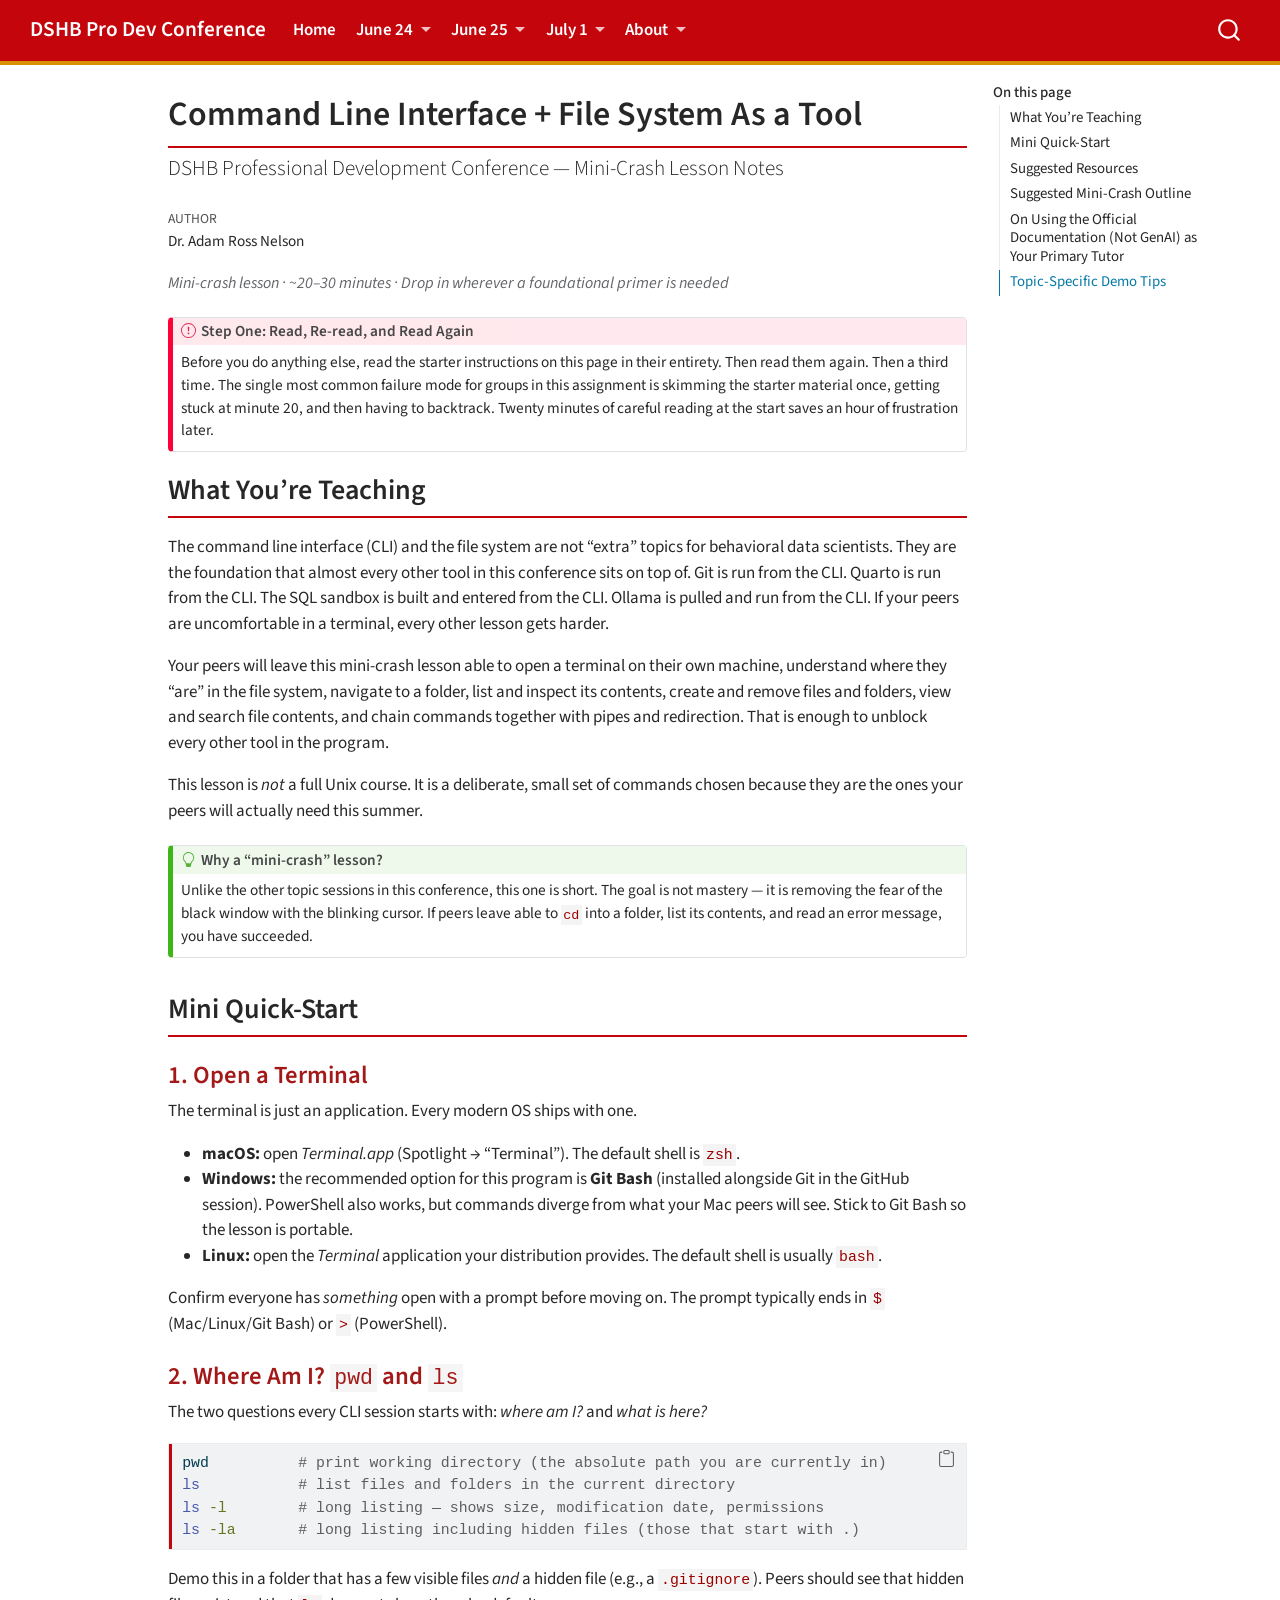
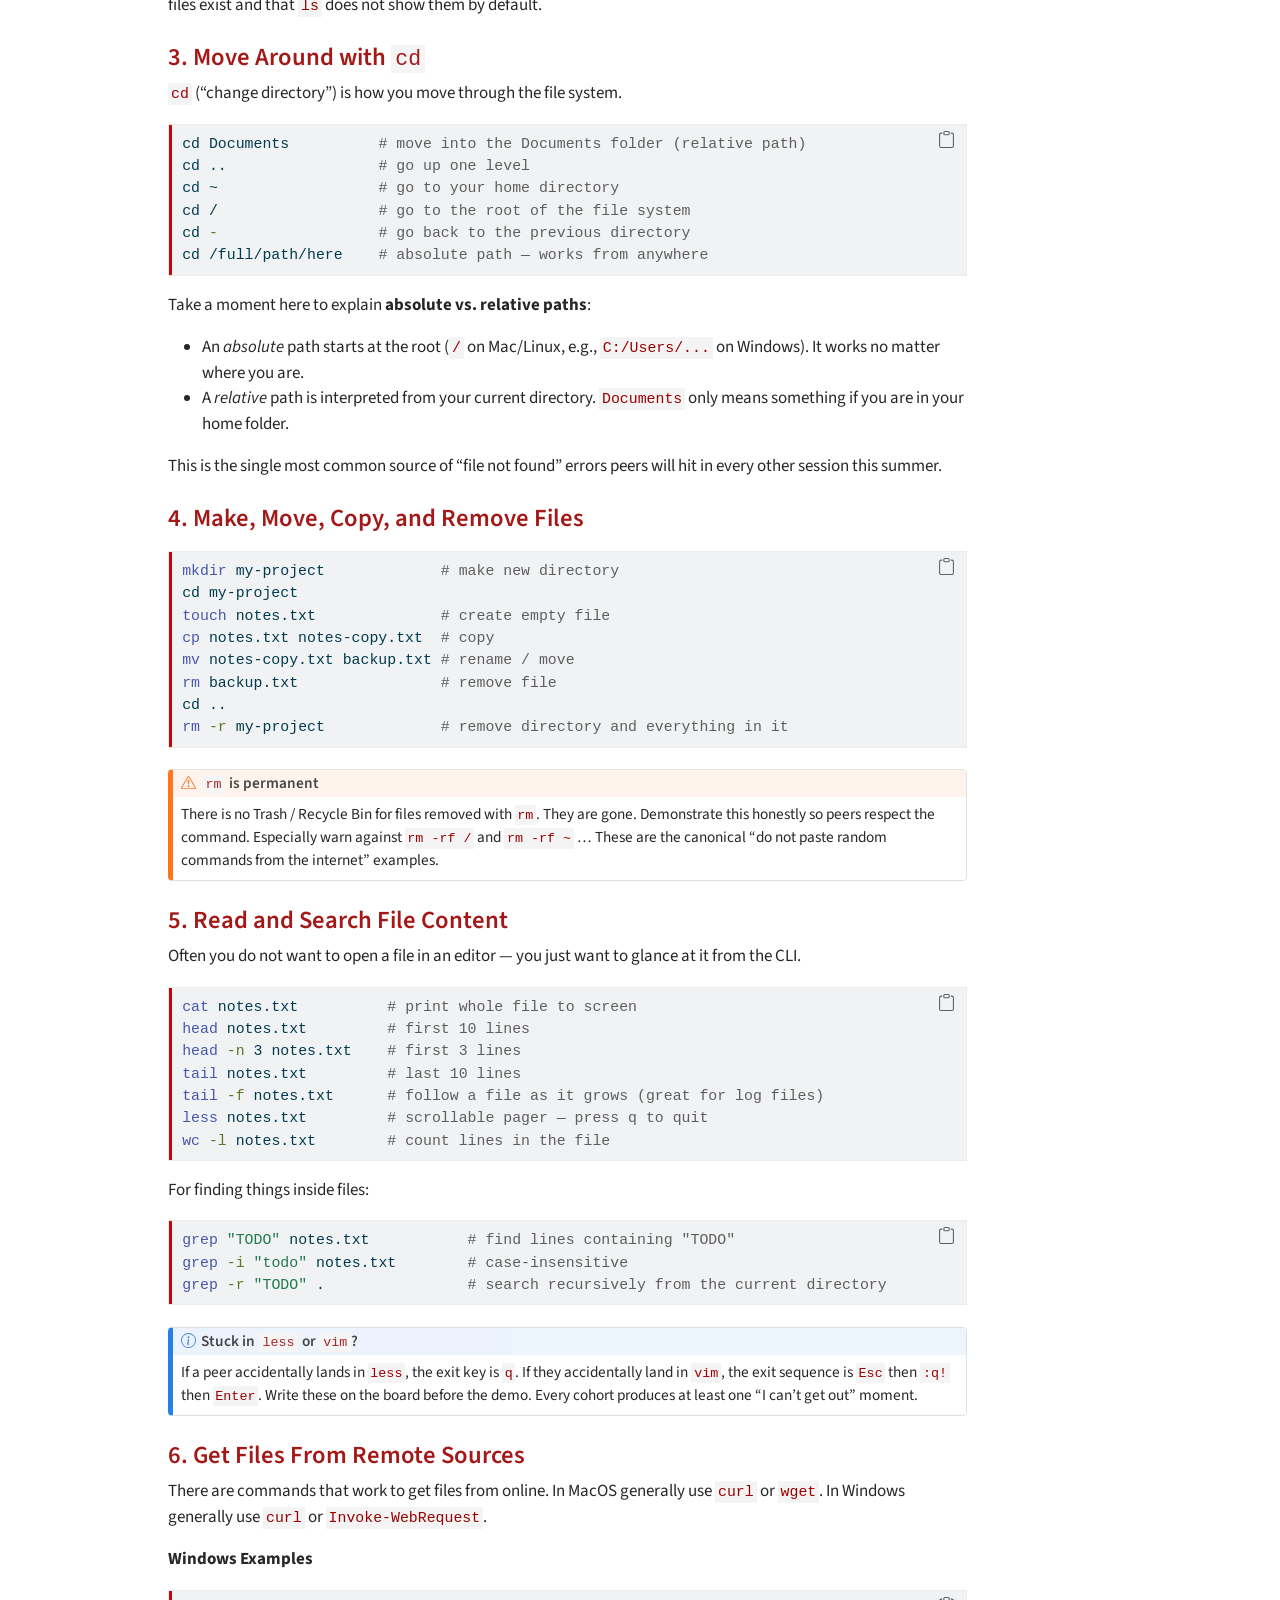
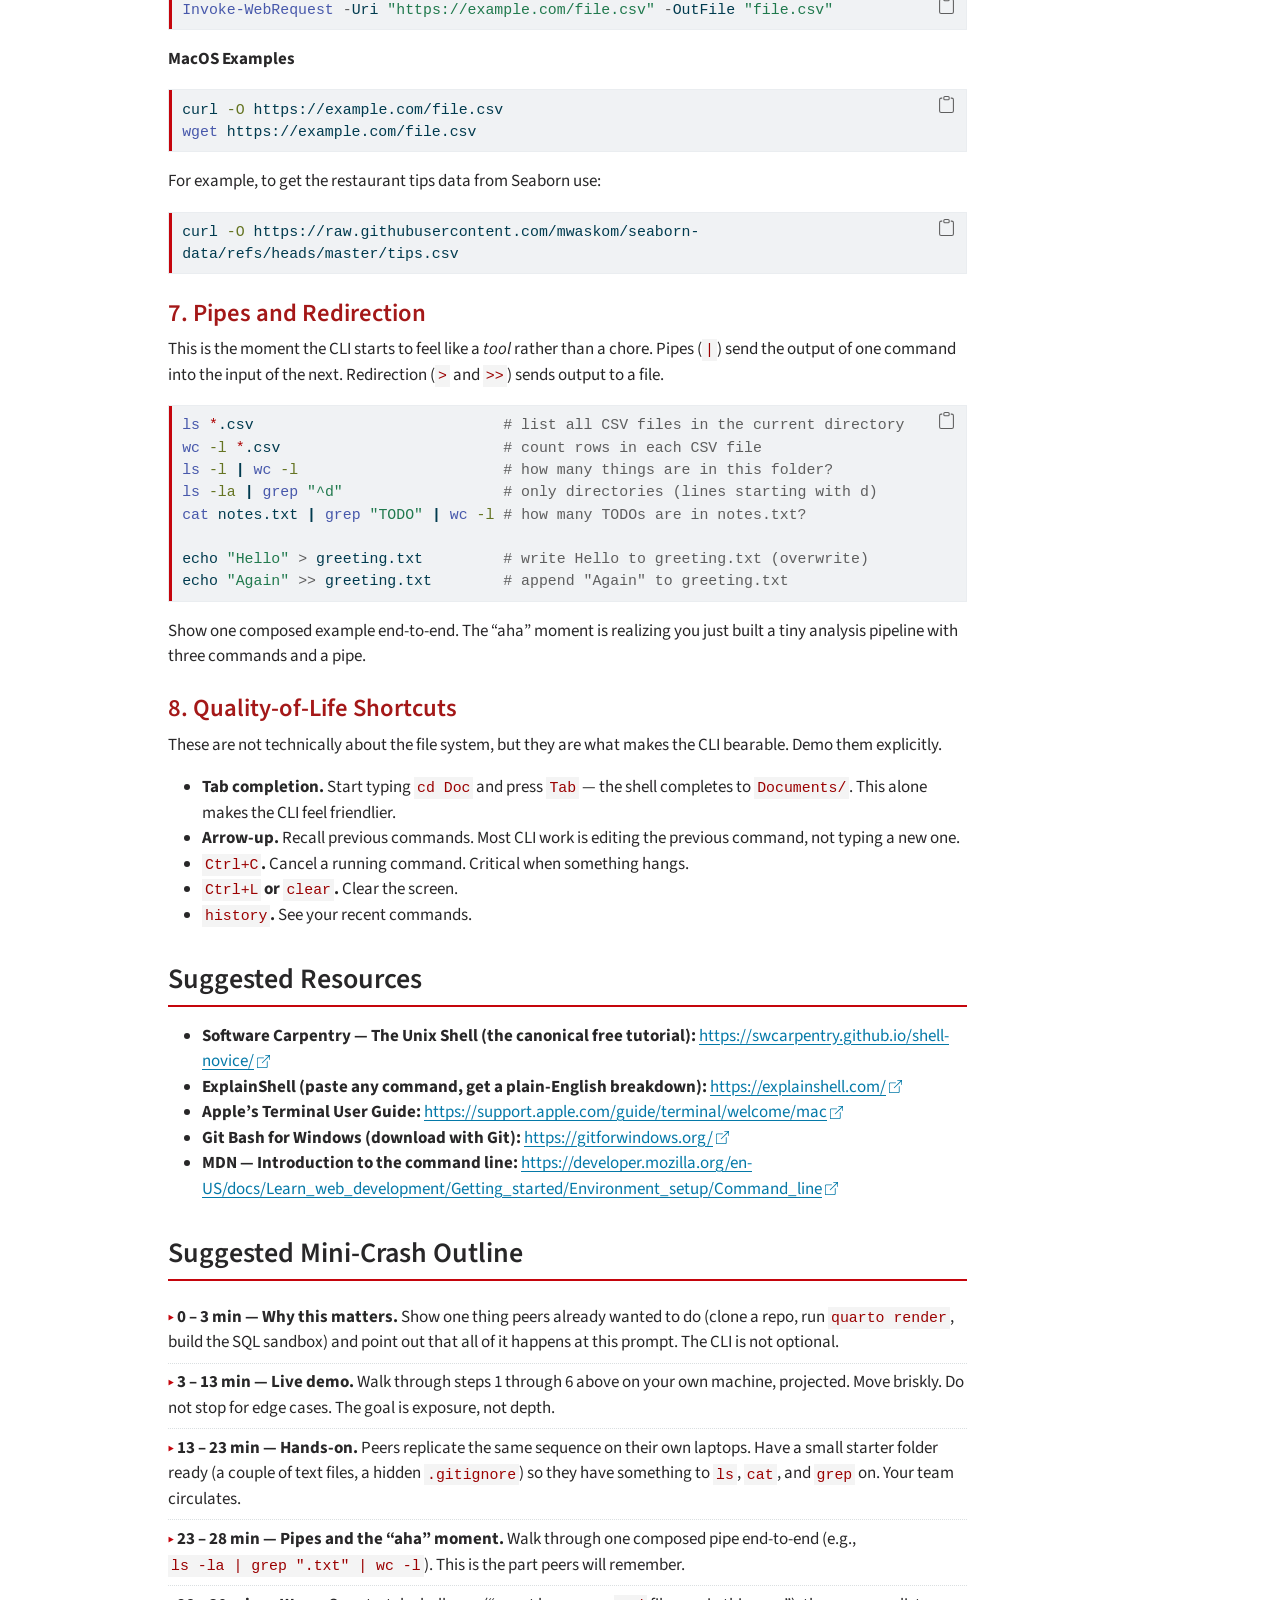
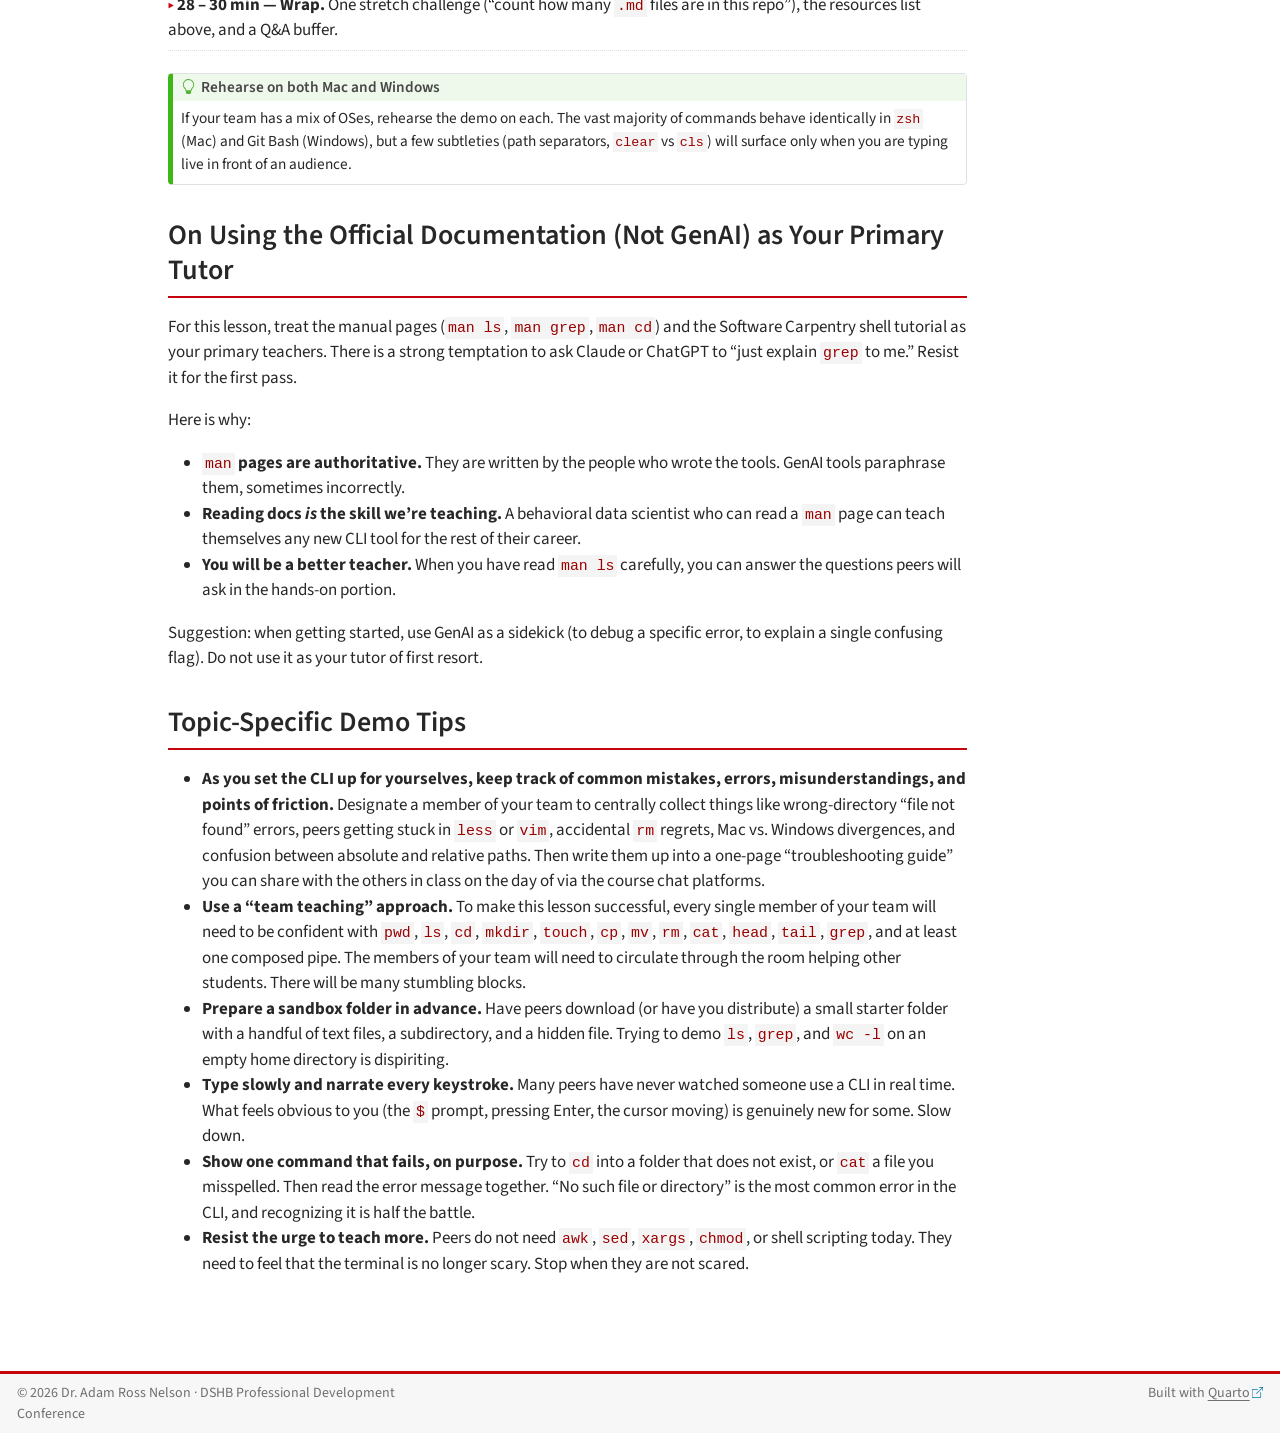
==== commit dd82d2d4: "Built site for gh-pages" ====
--- a/topics/cli.html
+++ b/topics/cli.html
@@ -218,8 +218,9 @@
   <li><a href="#move-around-with-cd" id="toc-move-around-with-cd" class="nav-link" data-scroll-target="#move-around-with-cd">3. Move Around with <code>cd</code></a></li>
   <li><a href="#make-move-copy-and-remove-files" id="toc-make-move-copy-and-remove-files" class="nav-link" data-scroll-target="#make-move-copy-and-remove-files">4. Make, Move, Copy, and Remove Files</a></li>
   <li><a href="#read-and-search-file-content" id="toc-read-and-search-file-content" class="nav-link" data-scroll-target="#read-and-search-file-content">5. Read and Search File Content</a></li>
-  <li><a href="#pipes-and-redirection" id="toc-pipes-and-redirection" class="nav-link" data-scroll-target="#pipes-and-redirection">6. Pipes and Redirection</a></li>
-  <li><a href="#quality-of-life-shortcuts" id="toc-quality-of-life-shortcuts" class="nav-link" data-scroll-target="#quality-of-life-shortcuts">7. Quality-of-Life Shortcuts</a></li>
+  <li><a href="#get-files-from-remote-sources" id="toc-get-files-from-remote-sources" class="nav-link" data-scroll-target="#get-files-from-remote-sources">6. Get Files From Remote Sources</a></li>
+  <li><a href="#pipes-and-redirection" id="toc-pipes-and-redirection" class="nav-link" data-scroll-target="#pipes-and-redirection">7. Pipes and Redirection</a></li>
+  <li><a href="#quality-of-life-shortcuts" id="toc-quality-of-life-shortcuts" class="nav-link" data-scroll-target="#quality-of-life-shortcuts">8. Quality-of-Life Shortcuts</a></li>
   </ul></li>
   <li><a href="#suggested-resources" id="toc-suggested-resources" class="nav-link" data-scroll-target="#suggested-resources">Suggested Resources</a></li>
   <li><a href="#suggested-mini-crash-outline" id="toc-suggested-mini-crash-outline" class="nav-link" data-scroll-target="#suggested-mini-crash-outline">Suggested Mini-Crash Outline</a></li>
@@ -331,14 +332,14 @@
 </section>
 <section id="make-move-copy-and-remove-files" class="level3">
 <h3 class="anchored" data-anchor-id="make-move-copy-and-remove-files">4. Make, Move, Copy, and Remove Files</h3>
-<div class="sourceCode" id="cb3"><pre class="sourceCode bash code-with-copy"><code class="sourceCode bash"><span id="cb3-1"><a href="#cb3-1" aria-hidden="true" tabindex="-1"></a><span class="fu">mkdir</span> my-project           <span class="co"># make a new directory</span></span>
+<div class="sourceCode" id="cb3"><pre class="sourceCode bash code-with-copy"><code class="sourceCode bash"><span id="cb3-1"><a href="#cb3-1" aria-hidden="true" tabindex="-1"></a><span class="fu">mkdir</span> my-project             <span class="co"># make new directory</span></span>
 <span id="cb3-2"><a href="#cb3-2" aria-hidden="true" tabindex="-1"></a><span class="bu">cd</span> my-project</span>
-<span id="cb3-3"><a href="#cb3-3" aria-hidden="true" tabindex="-1"></a><span class="fu">touch</span> notes.txt            <span class="co"># create an empty file</span></span>
+<span id="cb3-3"><a href="#cb3-3" aria-hidden="true" tabindex="-1"></a><span class="fu">touch</span> notes.txt              <span class="co"># create empty file</span></span>
 <span id="cb3-4"><a href="#cb3-4" aria-hidden="true" tabindex="-1"></a><span class="fu">cp</span> notes.txt notes-copy.txt  <span class="co"># copy</span></span>
 <span id="cb3-5"><a href="#cb3-5" aria-hidden="true" tabindex="-1"></a><span class="fu">mv</span> notes-copy.txt backup.txt <span class="co"># rename / move</span></span>
-<span id="cb3-6"><a href="#cb3-6" aria-hidden="true" tabindex="-1"></a><span class="fu">rm</span> backup.txt              <span class="co"># remove a file</span></span>
+<span id="cb3-6"><a href="#cb3-6" aria-hidden="true" tabindex="-1"></a><span class="fu">rm</span> backup.txt                <span class="co"># remove file</span></span>
 <span id="cb3-7"><a href="#cb3-7" aria-hidden="true" tabindex="-1"></a><span class="bu">cd</span> ..</span>
-<span id="cb3-8"><a href="#cb3-8" aria-hidden="true" tabindex="-1"></a><span class="fu">rm</span> <span class="at">-r</span> my-project           <span class="co"># remove a directory and everything in it</span></span></code><button title="Copy to Clipboard" class="code-copy-button"><i class="bi"></i></button></pre></div>
+<span id="cb3-8"><a href="#cb3-8" aria-hidden="true" tabindex="-1"></a><span class="fu">rm</span> <span class="at">-r</span> my-project             <span class="co"># remove directory and everything in it</span></span></code><button title="Copy to Clipboard" class="code-copy-button"><i class="bi"></i></button></pre></div>
 <div class="callout callout-style-default callout-warning callout-titled">
 <div class="callout-header d-flex align-content-center">
 <div class="callout-icon-container">
@@ -349,14 +350,14 @@
 </div>
 </div>
 <div class="callout-body-container callout-body">
-<p>There is no Trash / Recycle Bin for files removed with <code>rm</code>. They are gone. Demonstrate this honestly so peers respect the command. Especially warn against <code>rm -rf /</code> and <code>rm -rf ~</code> — these are the canonical “do not paste random commands from the internet” examples.</p>
+<p>There is no Trash / Recycle Bin for files removed with <code>rm</code>. They are gone. Demonstrate this honestly so peers respect the command. Especially warn against <code>rm -rf /</code> and <code>rm -rf ~</code> … These are the canonical “do not paste random commands from the internet” examples.</p>
 </div>
 </div>
 </section>
 <section id="read-and-search-file-content" class="level3">
 <h3 class="anchored" data-anchor-id="read-and-search-file-content">5. Read and Search File Content</h3>
 <p>Often you do not want to open a file in an editor — you just want to glance at it from the CLI.</p>
-<div class="sourceCode" id="cb4"><pre class="sourceCode bash code-with-copy"><code class="sourceCode bash"><span id="cb4-1"><a href="#cb4-1" aria-hidden="true" tabindex="-1"></a><span class="fu">cat</span> notes.txt          <span class="co"># print the whole file to the screen</span></span>
+<div class="sourceCode" id="cb4"><pre class="sourceCode bash code-with-copy"><code class="sourceCode bash"><span id="cb4-1"><a href="#cb4-1" aria-hidden="true" tabindex="-1"></a><span class="fu">cat</span> notes.txt          <span class="co"># print whole file to screen</span></span>
 <span id="cb4-2"><a href="#cb4-2" aria-hidden="true" tabindex="-1"></a><span class="fu">head</span> notes.txt         <span class="co"># first 10 lines</span></span>
 <span id="cb4-3"><a href="#cb4-3" aria-hidden="true" tabindex="-1"></a><span class="fu">head</span> <span class="at">-n</span> 3 notes.txt    <span class="co"># first 3 lines</span></span>
 <span id="cb4-4"><a href="#cb4-4" aria-hidden="true" tabindex="-1"></a><span class="fu">tail</span> notes.txt         <span class="co"># last 10 lines</span></span>
@@ -381,19 +382,32 @@
 </div>
 </div>
 </section>
+<section id="get-files-from-remote-sources" class="level3">
+<h3 class="anchored" data-anchor-id="get-files-from-remote-sources">6. Get Files From Remote Sources</h3>
+<p>There are commands that work to get files from online. In MacOS generally use <code>curl</code> or <code>wget</code>. In Windows generally use <code>curl</code> or <code>Invoke-WebRequest</code>.</p>
+<p><strong>Windows Examples</strong></p>
+<div class="sourceCode" id="cb6"><pre class="sourceCode powershell code-with-copy"><code class="sourceCode powershell"><span id="cb6-1"><a href="#cb6-1" aria-hidden="true" tabindex="-1"></a><span class="fu">Invoke-WebRequest</span> <span class="op">-</span>Uri <span class="st">"https://example.com/file.csv"</span> <span class="op">-</span>OutFile <span class="st">"file.csv"</span></span></code><button title="Copy to Clipboard" class="code-copy-button"><i class="bi"></i></button></pre></div>
+<p><strong>MacOS Examples</strong></p>
+<div class="sourceCode" id="cb7"><pre class="sourceCode bash code-with-copy"><code class="sourceCode bash"><span id="cb7-1"><a href="#cb7-1" aria-hidden="true" tabindex="-1"></a><span class="ex">curl</span> <span class="at">-O</span> https://example.com/file.csv</span>
+<span id="cb7-2"><a href="#cb7-2" aria-hidden="true" tabindex="-1"></a><span class="fu">wget</span> https://example.com/file.csv</span></code><button title="Copy to Clipboard" class="code-copy-button"><i class="bi"></i></button></pre></div>
+<p>For example, to get the restaurant tips data from Seaborn use:</p>
+<div class="sourceCode" id="cb8"><pre class="sourceCode bash code-with-copy"><code class="sourceCode bash"><span id="cb8-1"><a href="#cb8-1" aria-hidden="true" tabindex="-1"></a><span class="ex">curl</span> <span class="at">-O</span> https://raw.githubusercontent.com/mwaskom/seaborn-data/refs/heads/master/tips.csv</span></code><button title="Copy to Clipboard" class="code-copy-button"><i class="bi"></i></button></pre></div>
+</section>
 <section id="pipes-and-redirection" class="level3">
-<h3 class="anchored" data-anchor-id="pipes-and-redirection">6. Pipes and Redirection</h3>
+<h3 class="anchored" data-anchor-id="pipes-and-redirection">7. Pipes and Redirection</h3>
 <p>This is the moment the CLI starts to feel like a <em>tool</em> rather than a chore. Pipes (<code>|</code>) send the output of one command into the input of the next. Redirection (<code>&gt;</code> and <code>&gt;&gt;</code>) sends output to a file.</p>
-<div class="sourceCode" id="cb6"><pre class="sourceCode bash code-with-copy"><code class="sourceCode bash"><span id="cb6-1"><a href="#cb6-1" aria-hidden="true" tabindex="-1"></a><span class="fu">ls</span> <span class="at">-l</span> <span class="kw">|</span> <span class="fu">wc</span> <span class="at">-l</span>                       <span class="co"># how many things are in this folder?</span></span>
-<span id="cb6-2"><a href="#cb6-2" aria-hidden="true" tabindex="-1"></a><span class="fu">ls</span> <span class="at">-la</span> <span class="kw">|</span> <span class="fu">grep</span> <span class="st">"^d"</span>                  <span class="co"># only directories (lines starting with d)</span></span>
-<span id="cb6-3"><a href="#cb6-3" aria-hidden="true" tabindex="-1"></a><span class="fu">cat</span> notes.txt <span class="kw">|</span> <span class="fu">grep</span> <span class="st">"TODO"</span> <span class="kw">|</span> <span class="fu">wc</span> <span class="at">-l</span> <span class="co"># how many TODOs are in notes.txt?</span></span>
-<span id="cb6-4"><a href="#cb6-4" aria-hidden="true" tabindex="-1"></a></span>
-<span id="cb6-5"><a href="#cb6-5" aria-hidden="true" tabindex="-1"></a><span class="bu">echo</span> <span class="st">"Hello"</span> <span class="op">&gt;</span> greeting.txt         <span class="co"># write Hello to greeting.txt (overwrite)</span></span>
-<span id="cb6-6"><a href="#cb6-6" aria-hidden="true" tabindex="-1"></a><span class="bu">echo</span> <span class="st">"Again"</span> <span class="op">&gt;&gt;</span> greeting.txt        <span class="co"># append "Again" to greeting.txt</span></span></code><button title="Copy to Clipboard" class="code-copy-button"><i class="bi"></i></button></pre></div>
+<div class="sourceCode" id="cb9"><pre class="sourceCode bash code-with-copy"><code class="sourceCode bash"><span id="cb9-1"><a href="#cb9-1" aria-hidden="true" tabindex="-1"></a><span class="fu">ls</span> <span class="pp">*</span>.csv                            <span class="co"># list all CSV files in the current directory</span></span>
+<span id="cb9-2"><a href="#cb9-2" aria-hidden="true" tabindex="-1"></a><span class="fu">wc</span> <span class="at">-l</span> <span class="pp">*</span>.csv                         <span class="co"># count rows in each CSV file</span></span>
+<span id="cb9-3"><a href="#cb9-3" aria-hidden="true" tabindex="-1"></a><span class="fu">ls</span> <span class="at">-l</span> <span class="kw">|</span> <span class="fu">wc</span> <span class="at">-l</span>                       <span class="co"># how many things are in this folder?</span></span>
+<span id="cb9-4"><a href="#cb9-4" aria-hidden="true" tabindex="-1"></a><span class="fu">ls</span> <span class="at">-la</span> <span class="kw">|</span> <span class="fu">grep</span> <span class="st">"^d"</span>                  <span class="co"># only directories (lines starting with d)</span></span>
+<span id="cb9-5"><a href="#cb9-5" aria-hidden="true" tabindex="-1"></a><span class="fu">cat</span> notes.txt <span class="kw">|</span> <span class="fu">grep</span> <span class="st">"TODO"</span> <span class="kw">|</span> <span class="fu">wc</span> <span class="at">-l</span> <span class="co"># how many TODOs are in notes.txt?</span></span>
+<span id="cb9-6"><a href="#cb9-6" aria-hidden="true" tabindex="-1"></a></span>
+<span id="cb9-7"><a href="#cb9-7" aria-hidden="true" tabindex="-1"></a><span class="bu">echo</span> <span class="st">"Hello"</span> <span class="op">&gt;</span> greeting.txt         <span class="co"># write Hello to greeting.txt (overwrite)</span></span>
+<span id="cb9-8"><a href="#cb9-8" aria-hidden="true" tabindex="-1"></a><span class="bu">echo</span> <span class="st">"Again"</span> <span class="op">&gt;&gt;</span> greeting.txt        <span class="co"># append "Again" to greeting.txt</span></span></code><button title="Copy to Clipboard" class="code-copy-button"><i class="bi"></i></button></pre></div>
 <p>Show one composed example end-to-end. The “aha” moment is realizing you just built a tiny analysis pipeline with three commands and a pipe.</p>
 </section>
 <section id="quality-of-life-shortcuts" class="level3">
-<h3 class="anchored" data-anchor-id="quality-of-life-shortcuts">7. Quality-of-Life Shortcuts</h3>
+<h3 class="anchored" data-anchor-id="quality-of-life-shortcuts">8. Quality-of-Life Shortcuts</h3>
 <p>These are not technically about the file system, but they are what makes the CLI bearable. Demo them explicitly.</p>
 <ul>
 <li><strong>Tab completion.</strong> Start typing <code>cd Doc</code> and press <code>Tab</code> — the shell completes to <code>Documents/</code>. This alone makes the CLI feel friendlier.</li>
